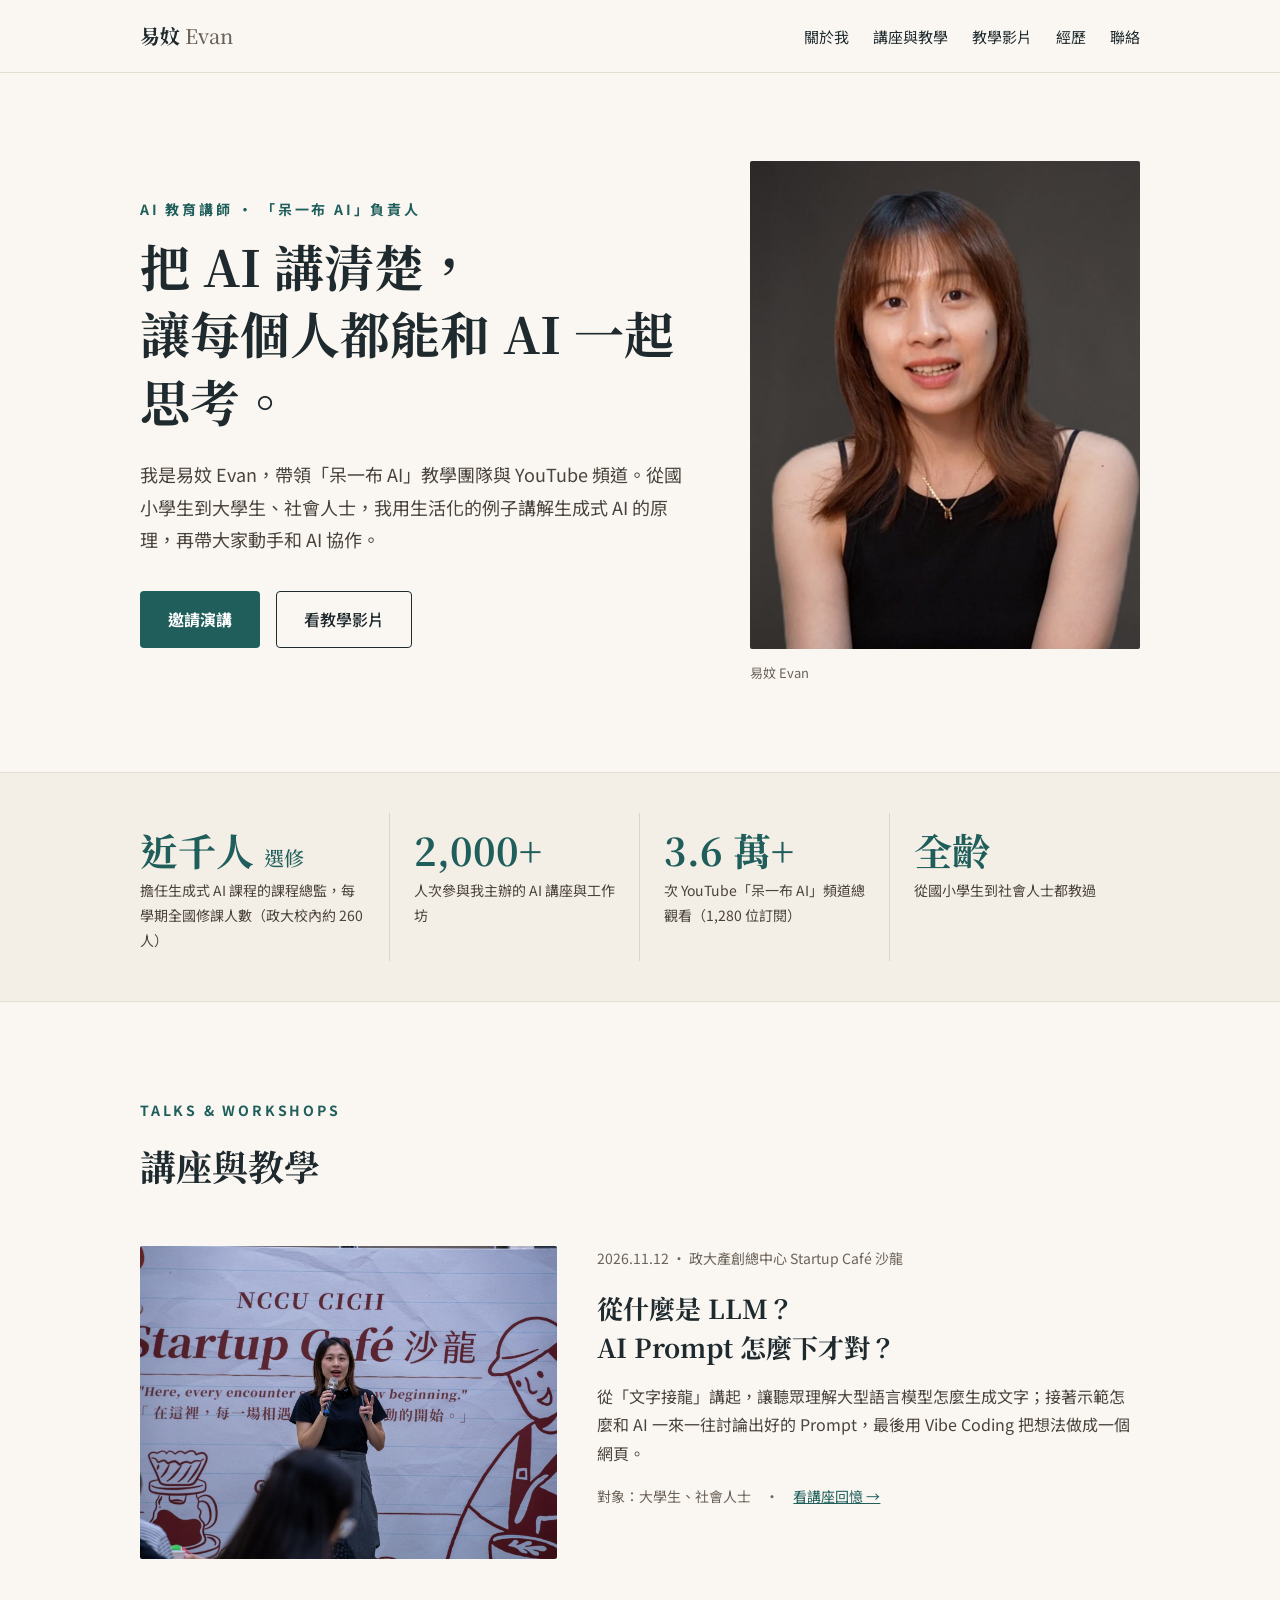
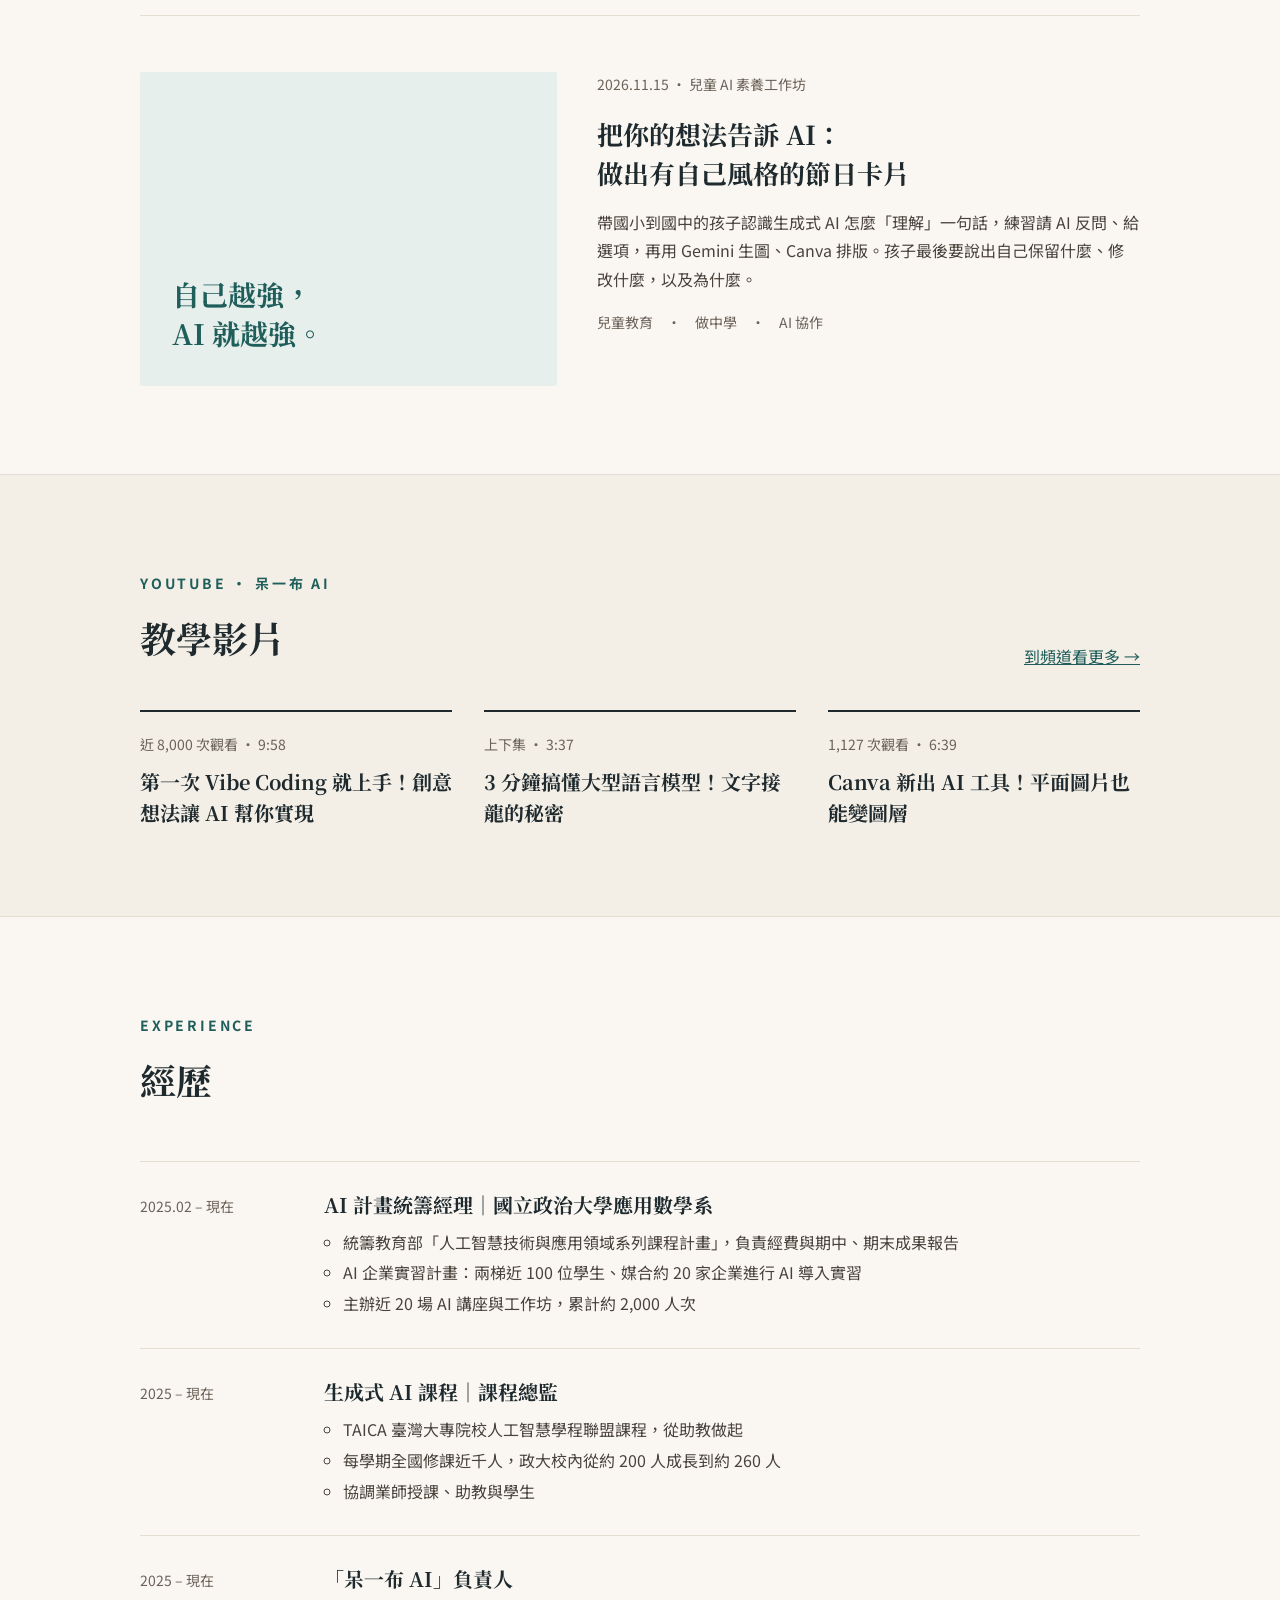
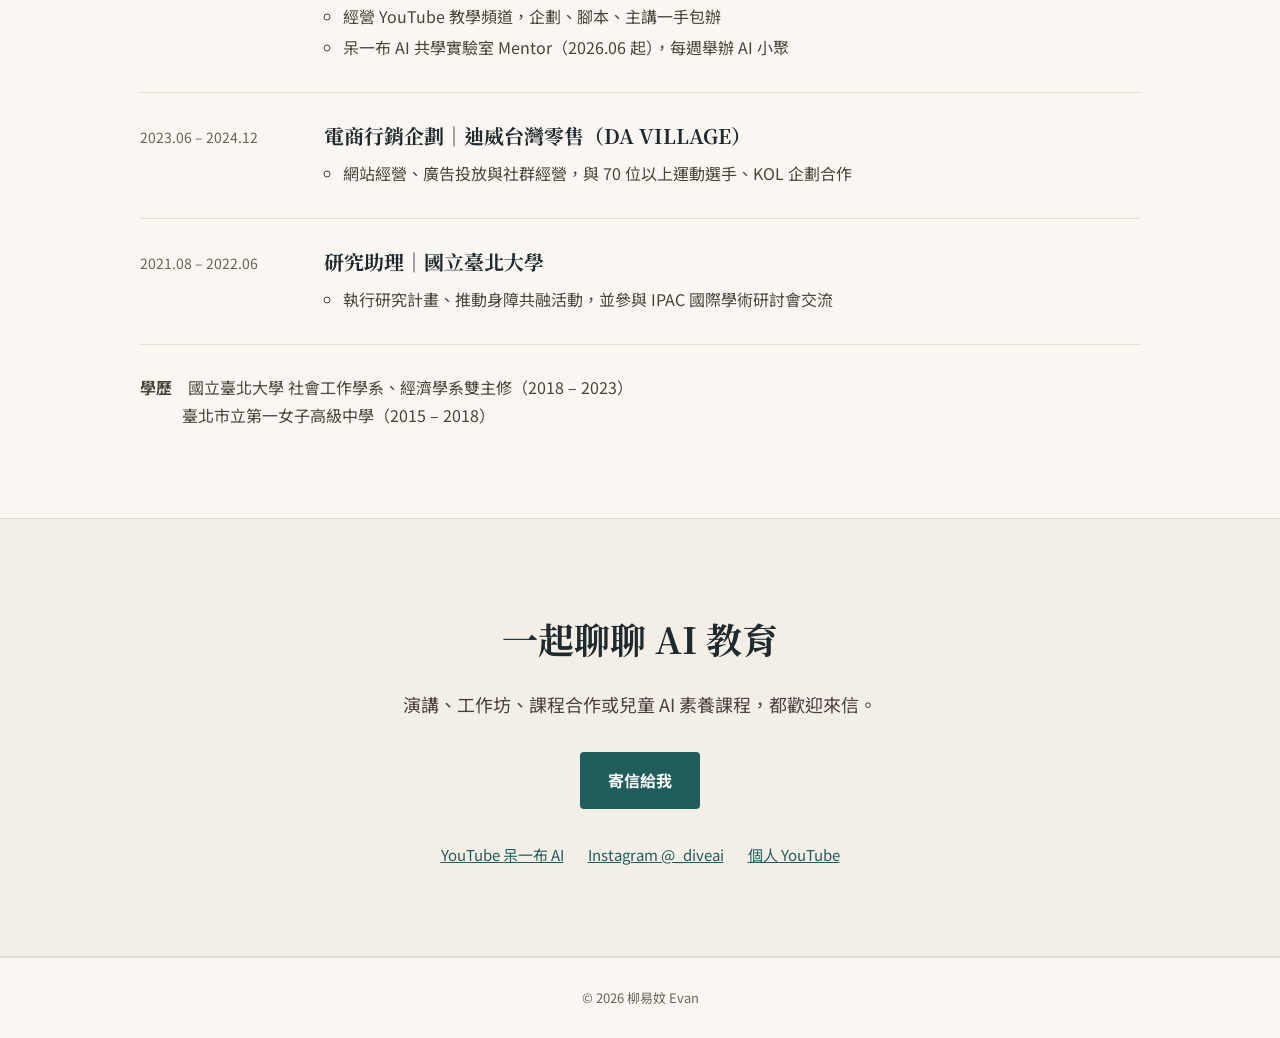
==== index.html @ e31b2e71 "改版：風格 A、AI 教育講師定位、政大講座頁與照片 - 首頁改為溫潤編輯風（style.css 共用樣式），更新大頭照與經歷 - 講座頁改寫為三段式故事，加入 8 張精選照片與 23 張延遲載入相簿" ====
<!doctype html>
<html lang="zh-Hant">
<head>
<meta charset="utf-8">
<meta name="viewport" content="width=device-width, initial-scale=1">
<title>易妏 Evan｜AI 教育講師</title>
<meta name="description" content="易妏 Evan（柳易妏）— AI 教育講師、「呆一布 AI」負責人。用生活化的例子講解生成式 AI，帶大家動手和 AI 協作。">
<link rel="preconnect" href="https://fonts.googleapis.com">
<link rel="preconnect" href="https://fonts.gstatic.com" crossorigin>
<link href="https://fonts.googleapis.com/css2?family=Noto+Serif+TC:wght@500;700&family=Noto+Sans+TC:wght@400;500;700&display=swap" rel="stylesheet">
<link rel="stylesheet" href="style.css">
</head>
<body>

<header class="site-head">
  <div class="wrap head-row">
    <a class="brand" href="#top">易妏 <span>Evan</span></a>
    <nav class="nav" aria-label="主選單">
      <a href="#about">關於我</a>
      <a href="#talks">講座與教學</a>
      <a href="#videos">教學影片</a>
      <a href="#work">經歷</a>
      <a href="#contact">聯絡</a>
    </nav>
  </div>
</header>

<main id="top">
  <section class="wrap hero">
    <div>
      <p class="eyebrow">AI 教育講師 · 「呆一布 AI」負責人</p>
      <h1>把 AI 講清楚，<br>讓每個人都能和 AI 一起思考。</h1>
      <p class="lead">我是易妏 Evan，帶領「呆一布 AI」教學團隊與 YouTube 頻道。從國小學生到大學生、社會人士，我用生活化的例子講解生成式 AI 的原理，再帶大家動手和 AI 協作。</p>
      <div class="btns">
        <a class="btn" href="#contact">邀請演講</a>
        <a class="btn ghost" href="#videos">看教學影片</a>
      </div>
    </div>
    <figure class="portrait">
      <img src="images/avatar.jpg" alt="易妏 Evan 的照片" width="800" height="800">
      <figcaption>易妏 Evan</figcaption>
    </figure>
  </section>

  <section id="about" class="band">
    <div class="wrap stats">
      <div class="stat"><p class="num">近千人 <small>選修</small></p><p>擔任生成式 AI 課程的課程總監，每學期全國修課人數（政大校內約 260 人）</p></div>
      <div class="stat"><p class="num">2,000+</p><p>人次參與我主辦的 AI 講座與工作坊</p></div>
      <div class="stat"><p class="num">3.6 萬+</p><p>次 YouTube「呆一布 AI」頻道總觀看（1,280 位訂閱）</p></div>
      <div class="stat"><p class="num">全齡</p><p>從國小學生到社會人士都教過</p></div>
    </div>
  </section>

  <section id="talks" class="wrap section">
    <p class="eyebrow">TALKS &amp; WORKSHOPS</p>
    <h2>講座與教學</h2>

    <article class="talk">
      <a href="talk.html"><img src="images/nccu-1112/1.jpg" alt="易妏在政大 Startup Café 沙龍台上演講" width="1600" height="1066"></a>
      <div>
        <p class="meta">2026.11.12 · 政大產創總中心 Startup Café 沙龍</p>
        <h3>從什麼是 LLM？<br>AI Prompt 怎麼下才對？</h3>
        <p>從「文字接龍」講起，讓聽眾理解大型語言模型怎麼生成文字；接著示範怎麼和 AI 一來一往討論出好的 Prompt，最後用 Vibe Coding 把想法做成一個網頁。</p>
        <p class="meta">對象：大學生、社會人士　·　<a href="talk.html">看講座回憶 →</a></p>
      </div>
    </article>

    <article class="talk">
      <div class="quote-card">
        <p>自己越強，<br>AI 就越強。</p>
      </div>
      <div>
        <p class="meta">2026.11.15 · 兒童 AI 素養工作坊</p>
        <h3>把你的想法告訴 AI：<br>做出有自己風格的節日卡片</h3>
        <p>帶國小到國中的孩子認識生成式 AI 怎麼「理解」一句話，練習請 AI 反問、給選項，再用 Gemini 生圖、Canva 排版。孩子最後要說出自己保留什麼、修改什麼，以及為什麼。</p>
        <p class="meta">兒童教育　·　做中學　·　AI 協作</p>
      </div>
    </article>
  </section>

  <section id="videos" class="band">
    <div class="wrap section">
      <div class="section-head">
        <div>
          <p class="eyebrow">YOUTUBE · 呆一布 AI</p>
          <h2>教學影片</h2>
        </div>
        <a href="https://www.youtube.com/@ive-diveai" target="_blank" rel="noopener">到頻道看更多 →</a>
      </div>
      <div class="vids">
        <a class="vid" href="https://youtu.be/d_7Q05A5bP8" target="_blank" rel="noopener">
          <p class="meta">近 8,000 次觀看 · 9:58</p>
          <h3>第一次 Vibe Coding 就上手！創意想法讓 AI 幫你實現</h3>
        </a>
        <a class="vid" href="https://youtu.be/h0b71aE-JXE" target="_blank" rel="noopener">
          <p class="meta">上下集 · 3:37</p>
          <h3>3 分鐘搞懂大型語言模型！文字接龍的秘密</h3>
        </a>
        <a class="vid" href="https://youtu.be/B7k5563hzVI" target="_blank" rel="noopener">
          <p class="meta">1,127 次觀看 · 6:39</p>
          <h3>Canva 新出 AI 工具！平面圖片也能變圖層</h3>
        </a>
      </div>
    </div>
  </section>

  <section id="work" class="wrap section">
    <p class="eyebrow">EXPERIENCE</p>
    <h2>經歷</h2>
    <ol class="timeline">
      <li>
        <p class="meta">2025.02 – 現在</p>
        <div>
          <h3>AI 計畫統籌經理｜國立政治大學應用數學系</h3>
          <ul>
            <li>統籌教育部「人工智慧技術與應用領域系列課程計畫」，負責經費與期中、期末成果報告</li>
            <li>AI 企業實習計畫：兩梯近 100 位學生、媒合約 20 家企業進行 AI 導入實習</li>
            <li>主辦近 20 場 AI 講座與工作坊，累計約 2,000 人次</li>
          </ul>
        </div>
      </li>
      <li>
        <p class="meta">2025 – 現在</p>
        <div>
          <h3>生成式 AI 課程｜課程總監</h3>
          <ul>
            <li>TAICA 臺灣大專院校人工智慧學程聯盟課程，從助教做起</li>
            <li>每學期全國修課近千人，政大校內從約 200 人成長到約 260 人</li>
            <li>協調業師授課、助教與學生</li>
          </ul>
        </div>
      </li>
      <li>
        <p class="meta">2025 – 現在</p>
        <div>
          <h3>「呆一布 AI」負責人</h3>
          <ul>
            <li>經營 YouTube 教學頻道，企劃、腳本、主講一手包辦</li>
            <li>呆一布 AI 共學實驗室 Mentor（2026.06 起），每週舉辦 AI 小聚</li>
          </ul>
        </div>
      </li>
      <li>
        <p class="meta">2023.06 – 2024.12</p>
        <div>
          <h3>電商行銷企劃｜迪威台灣零售（DA VILLAGE）</h3>
          <ul>
            <li>網站經營、廣告投放與社群經營，與 70 位以上運動選手、KOL 企劃合作</li>
          </ul>
        </div>
      </li>
      <li>
        <p class="meta">2021.08 – 2022.06</p>
        <div>
          <h3>研究助理｜國立臺北大學</h3>
          <ul>
            <li>執行研究計畫、推動身障共融活動，並參與 IPAC 國際學術研討會交流</li>
          </ul>
        </div>
      </li>
    </ol>
    <p class="edu"><b>學歷</b>　國立臺北大學 社會工作學系、經濟學系雙主修（2018 – 2023）<br><span style="display:inline-block;width:2.6em"></span>臺北市立第一女子高級中學（2015 – 2018）</p>
  </section>

  <section id="contact" class="band">
    <div class="wrap section center">
      <h2>一起聊聊 AI 教育</h2>
      <p class="lead narrow">演講、工作坊、課程合作或兒童 AI 素養課程，都歡迎來信。</p>
      <a class="btn" href="mailto:yiwenlaimo@gmail.com">寄信給我</a>
      <p class="socials">
        <a href="https://www.youtube.com/@ive-diveai" target="_blank" rel="noopener">YouTube 呆一布 AI</a>
        <a href="https://www.instagram.com/_diveai/" target="_blank" rel="noopener">Instagram @_diveai</a>
        <a href="https://www.youtube.com/@heyitsmee6" target="_blank" rel="noopener">個人 YouTube</a>
      </p>
    </div>
  </section>
</main>

<footer class="site-foot">© 2026 柳易妏 Evan</footer>
</body>
</html>
---- style.css ----
:root{
  --bg:#FAF7F2;
  --band:#F3EEE6;
  --ink:#1F2A2E;
  --body:#4A433C;
  --muted:#6B6259;
  --line:#E4DDD2;
  --accent:#1F5E5B;
  --accent-dark:#123F3D;
  --tint:#E7EFEC;
  --serif:"Noto Serif TC",serif;
}
*{box-sizing:border-box}
html{scroll-behavior:smooth}
body{margin:0;background:var(--bg);color:var(--ink);font-family:"Noto Sans TC","PingFang TC",sans-serif;line-height:1.8;font-size:16px}
img{max-width:100%;height:auto}
a{color:var(--accent)}a:hover{color:var(--accent-dark)}
h1,h2,h3{font-family:var(--serif);font-weight:700;margin:0}
.wrap{max-width:1080px;margin:0 auto;padding:0 40px}
.section{padding-top:96px;padding-bottom:88px}
.center{text-align:center}
.band{background:var(--band);border-top:1px solid var(--line);border-bottom:1px solid var(--line)}
.eyebrow{margin:0 0 10px;font-size:14px;letter-spacing:.2em;color:var(--accent);font-weight:700}
.meta{margin:0 0 8px;font-size:14px;color:var(--muted)}
.lead{font-size:18px;color:var(--body);margin:0 0 36px;max-width:34em}
.lead.narrow{margin:16px auto 32px;max-width:32em}
h2{font-size:36px;margin-bottom:48px}
.center h2{margin-bottom:0}

/* header */
.site-head{border-bottom:1px solid var(--line);background:rgba(250,247,242,.94);position:sticky;top:0;z-index:5;backdrop-filter:blur(6px)}
.head-row{display:flex;justify-content:space-between;align-items:center;gap:16px;flex-wrap:wrap;padding-top:18px;padding-bottom:18px}
.brand{font-family:var(--serif);font-weight:700;font-size:20px;text-decoration:none;color:var(--ink)}
.brand span{font-weight:500;color:var(--muted)}
.nav{display:flex;gap:24px;flex-wrap:wrap;font-size:15px}
.nav a{text-decoration:none;color:var(--ink)}
.nav a:hover{color:var(--accent)}
section{scroll-margin-top:72px}

/* hero */
.hero{display:grid;grid-template-columns:minmax(0,1.4fr) minmax(0,1fr);gap:64px;align-items:center;padding-top:88px;padding-bottom:88px}
.hero h1{font-size:50px;line-height:1.35;margin-bottom:24px}
.portrait{margin:0}
.portrait img{width:100%;aspect-ratio:4/5;object-fit:cover;display:block;border-radius:2px}
.portrait figcaption{margin-top:12px;font-size:13px;color:var(--muted)}
.btns{display:flex;gap:16px;flex-wrap:wrap}
.btn{display:inline-block;padding:14px 28px;background:var(--accent);color:#fff;text-decoration:none;font-weight:700;border-radius:4px}
.btn:hover{background:var(--accent-dark);color:#fff}
.btn.ghost{background:transparent;color:var(--ink);border:1px solid var(--ink);padding:13px 27px;font-weight:500}
.btn.ghost:hover{background:var(--ink);color:#fff}

/* stats */
.stats{display:grid;grid-template-columns:repeat(4,minmax(0,1fr));padding-top:40px;padding-bottom:40px}
.stat{padding:8px 24px;border-right:1px solid #DDD4C7}
.stat:first-child{padding-left:0}
.stat:last-child{border-right:0;padding-right:0}
.stat .num{margin:0;font-family:var(--serif);font-size:38px;font-weight:700;color:var(--accent);line-height:1.5}
.stat .num small{font-size:20px;font-weight:500}
.stat p{margin:0;font-size:14px;color:var(--body)}

/* talks */
.talk{display:grid;grid-template-columns:minmax(0,1fr) minmax(0,1.3fr);gap:40px;align-items:start;padding:0 0 56px;margin-bottom:56px;border-bottom:1px solid var(--line)}
.talk:last-child{border-bottom:0;margin-bottom:0;padding-bottom:0}
.talk img{width:100%;aspect-ratio:4/3;object-fit:cover;display:block;border-radius:2px}
.talk h3{font-size:26px;line-height:1.5;margin-bottom:16px}
.talk p{color:var(--body);margin:0 0 16px}
.talk p.meta{color:var(--muted)}
.quote-card{aspect-ratio:4/3;background:var(--tint);border-radius:2px;display:flex;align-items:flex-end;padding:32px}
.quote-card p{margin:0;font-family:var(--serif);font-size:28px;line-height:1.4;color:var(--accent);font-weight:700}

/* videos */
.section-head{display:flex;justify-content:space-between;align-items:flex-end;gap:16px;flex-wrap:wrap;margin-bottom:40px}
.section-head h2{margin-bottom:0}
.vids{display:grid;grid-template-columns:repeat(3,minmax(0,1fr));gap:32px}
.vid{display:block;text-decoration:none;color:var(--ink);border-top:2px solid var(--ink);padding-top:20px}
.vid h3{font-size:20px;line-height:1.55}
.vid:hover h3{color:var(--accent)}

/* timeline */
.timeline{list-style:none;margin:0;padding:0}
.timeline>li{display:grid;grid-template-columns:160px minmax(0,1fr);gap:24px;padding:28px 0;border-top:1px solid var(--line)}
.timeline>li:last-child{border-bottom:1px solid var(--line)}
.timeline .meta{padding-top:4px}
.timeline h3{font-size:20px;line-height:1.5;margin-bottom:8px}
.timeline h3+h3{margin-top:16px}
.timeline ul{margin:0;padding-left:1.2em;color:var(--body)}
.timeline ul li{margin:2px 0}
.edu{margin:28px 0 0;color:var(--body)}

/* contact */
#contact .section{padding-top:88px;padding-bottom:88px}
.socials{display:flex;gap:24px;justify-content:center;flex-wrap:wrap;margin:32px 0 0;font-size:15px}

.site-foot{border-top:1px solid var(--line);padding:28px 20px;text-align:center;font-size:13px;color:var(--muted)}

/* talk page */
.back{display:inline-block;margin-top:28px;font-size:15px;text-decoration:none}
.page-head{padding-top:40px;padding-bottom:48px}
.page-head h1{font-size:44px;line-height:1.4;margin-bottom:20px}
.facts{display:flex;gap:32px;flex-wrap:wrap;margin:24px 0 0;padding:0;list-style:none;color:var(--body);font-size:15px}
.facts b{font-family:var(--serif);font-size:22px;color:var(--accent);margin-right:6px}
.cover{margin:0 0 72px}
.cover img{width:100%;aspect-ratio:3/2;object-fit:cover;display:block;border-radius:2px}
.cover figcaption,.chapter figcaption{margin-top:10px;font-size:13px;color:var(--muted)}
.chapter{display:grid;grid-template-columns:minmax(0,1.1fr) minmax(0,1fr);gap:48px;align-items:center;padding:0 0 64px;margin-bottom:64px;border-bottom:1px solid var(--line)}
.chapter:nth-of-type(even) figure{order:2}
.chapter figure{margin:0}
.chapter img{width:100%;aspect-ratio:3/2;object-fit:cover;display:block;border-radius:2px}
.chapter .no{font-family:var(--serif);font-size:15px;color:var(--accent);font-weight:700;letter-spacing:.1em;margin:0 0 8px}
.chapter h2{font-size:28px;line-height:1.5;margin-bottom:16px}
.chapter p{margin:0 0 12px;color:var(--body)}
.pull{margin:16px 0 0;padding:4px 0 4px 18px;border-left:2px solid var(--accent);font-family:var(--serif);color:var(--ink)}
.trio{display:grid;grid-template-columns:repeat(3,minmax(0,1fr));gap:16px;margin:0}
.trio img{width:100%;aspect-ratio:4/3;object-fit:cover;display:block;border-radius:2px}
.feedback{display:grid;grid-template-columns:repeat(3,minmax(0,1fr));gap:24px;margin-top:40px}
.feedback div{border-top:2px solid var(--ink);padding-top:16px}
.feedback b{display:block;font-family:var(--serif);font-size:32px;color:var(--accent)}
.feedback span{font-size:14px;color:var(--body)}
.gallery{display:grid;grid-template-columns:repeat(4,minmax(0,1fr));gap:12px}
.gallery a{display:block}
.gallery img{width:100%;aspect-ratio:3/2;object-fit:cover;display:block;border-radius:2px;transition:opacity .2s}
.gallery a:hover img{opacity:.85}
details.more{margin-top:32px}
details.more summary{cursor:pointer;font-weight:700;color:var(--accent);padding:12px 0;list-style:none}
details.more summary::-webkit-details-marker{display:none}
details.more[open] summary{margin-bottom:16px}

@media (max-width:760px){
  .wrap{padding:0 20px}
  .section{padding-top:64px;padding-bottom:64px}
  .hero{grid-template-columns:1fr;gap:32px;padding-top:48px;padding-bottom:56px}
  .hero h1{font-size:34px}
  .portrait{order:-1;max-width:320px}
  h2{font-size:30px;margin-bottom:32px}
  .stats{grid-template-columns:repeat(2,minmax(0,1fr));row-gap:24px}
  .stat,.stat:first-child,.stat:last-child{padding:0 12px 0 0;border-right:0}
  .stat .num{font-size:30px}
  .talk,.chapter{grid-template-columns:1fr;gap:24px}
  .chapter:nth-of-type(even) figure{order:0}
  .vids,.feedback{grid-template-columns:1fr;gap:24px}
  .timeline>li{grid-template-columns:1fr;gap:4px}
  .nav{gap:16px;font-size:14px}
  .page-head h1{font-size:32px}
  .trio{grid-template-columns:1fr}
  .gallery{grid-template-columns:repeat(2,minmax(0,1fr))}
}
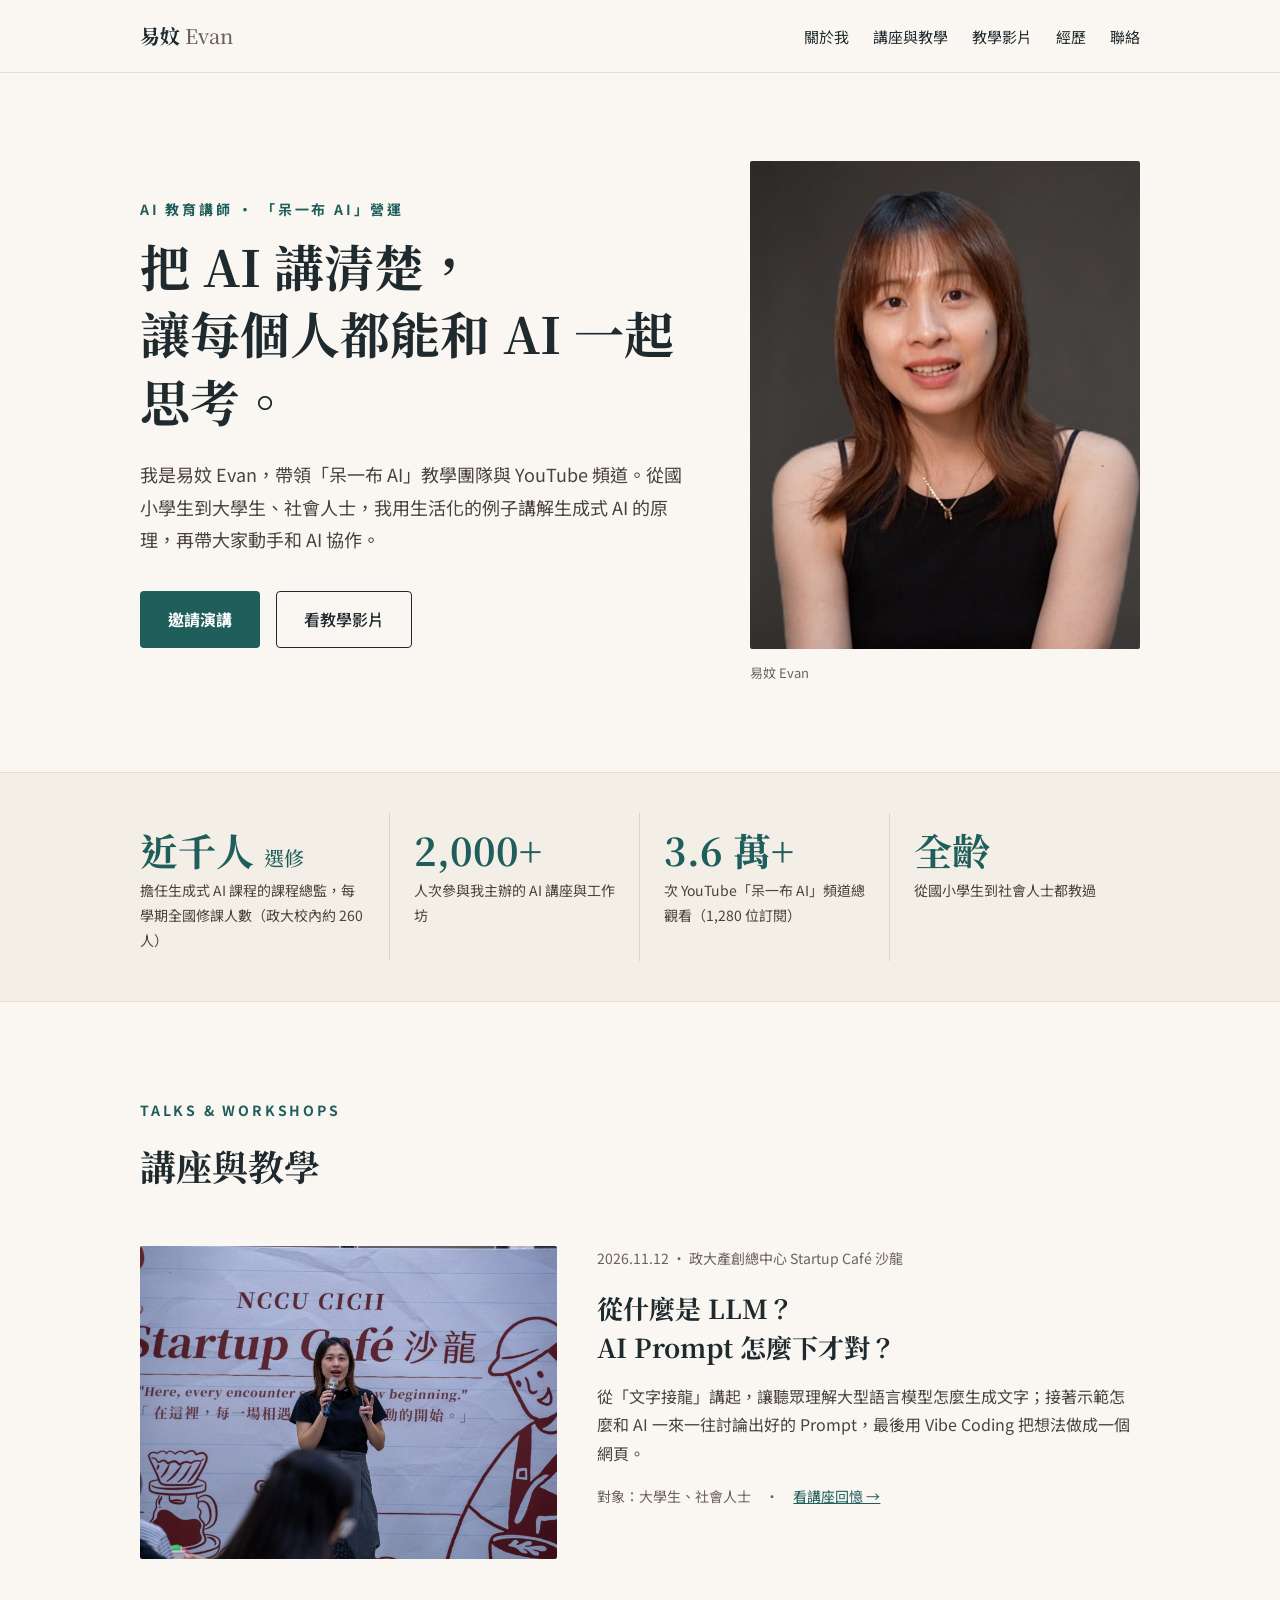
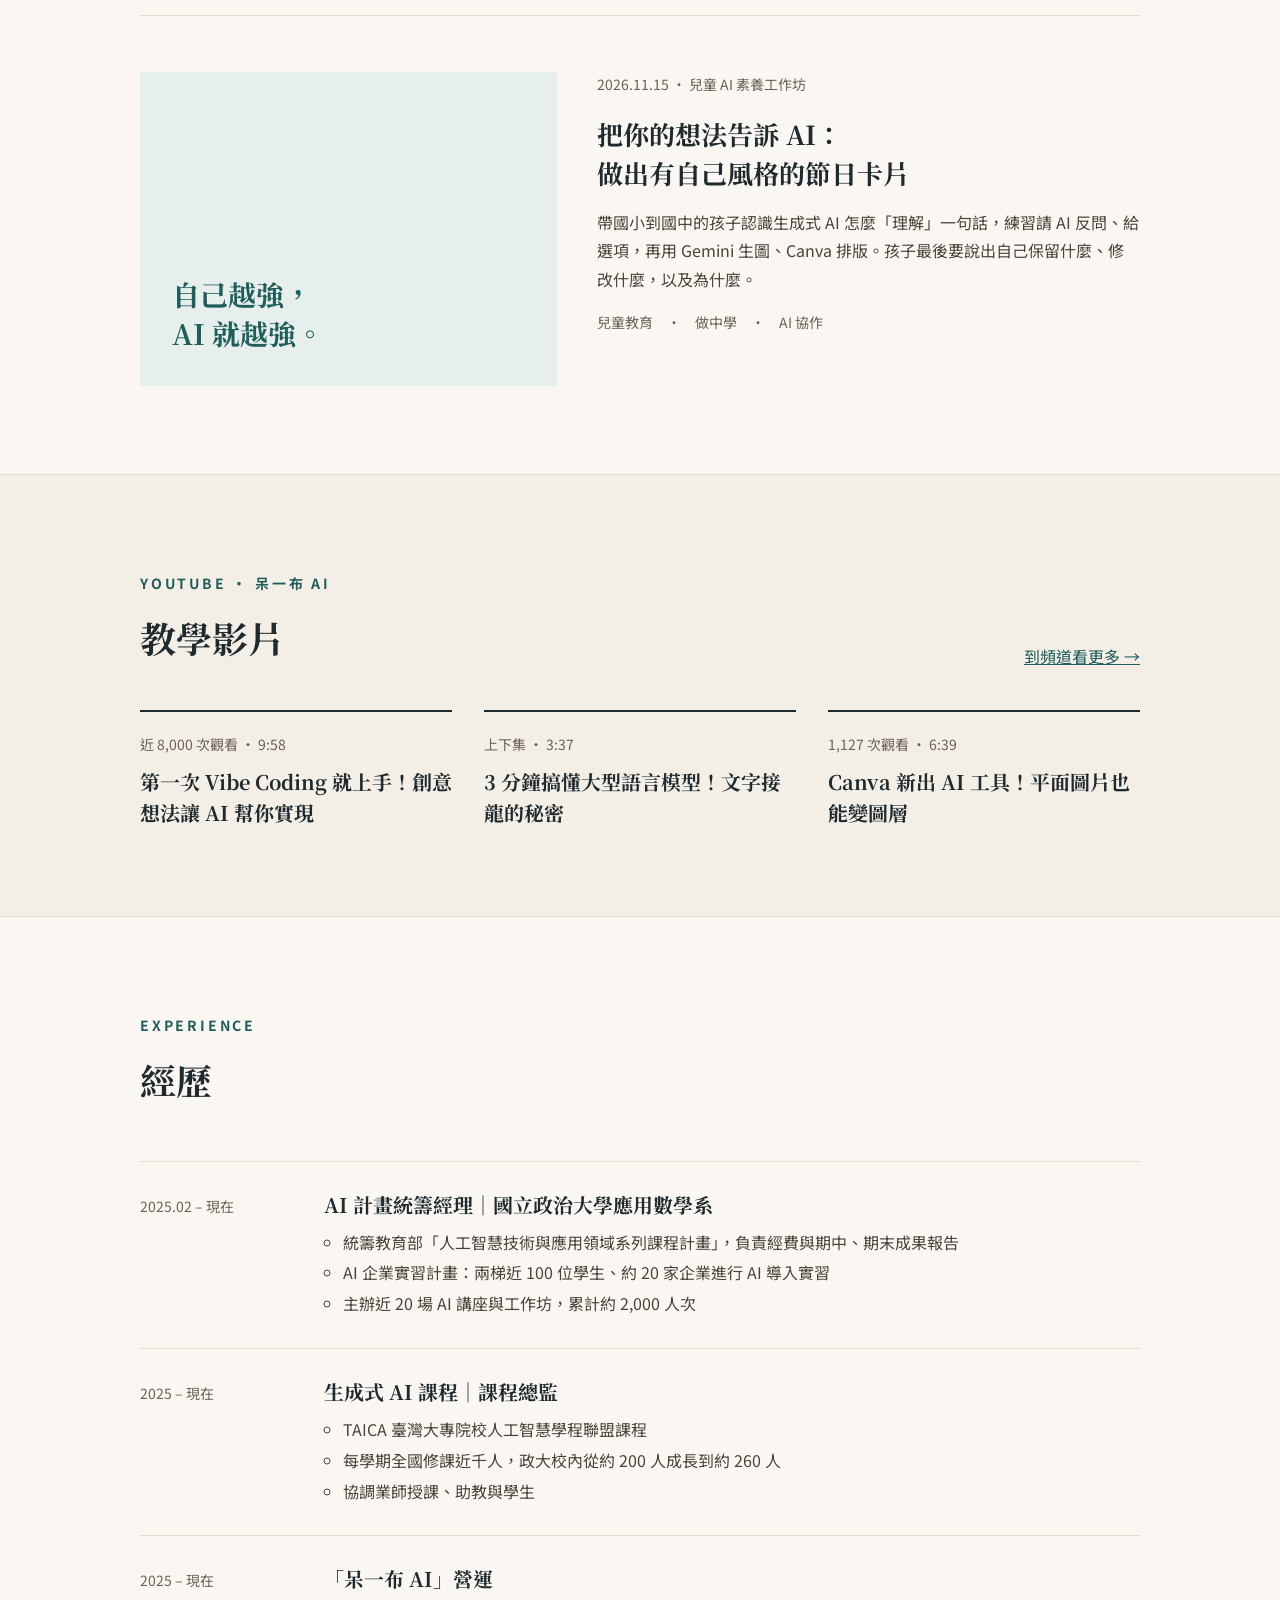
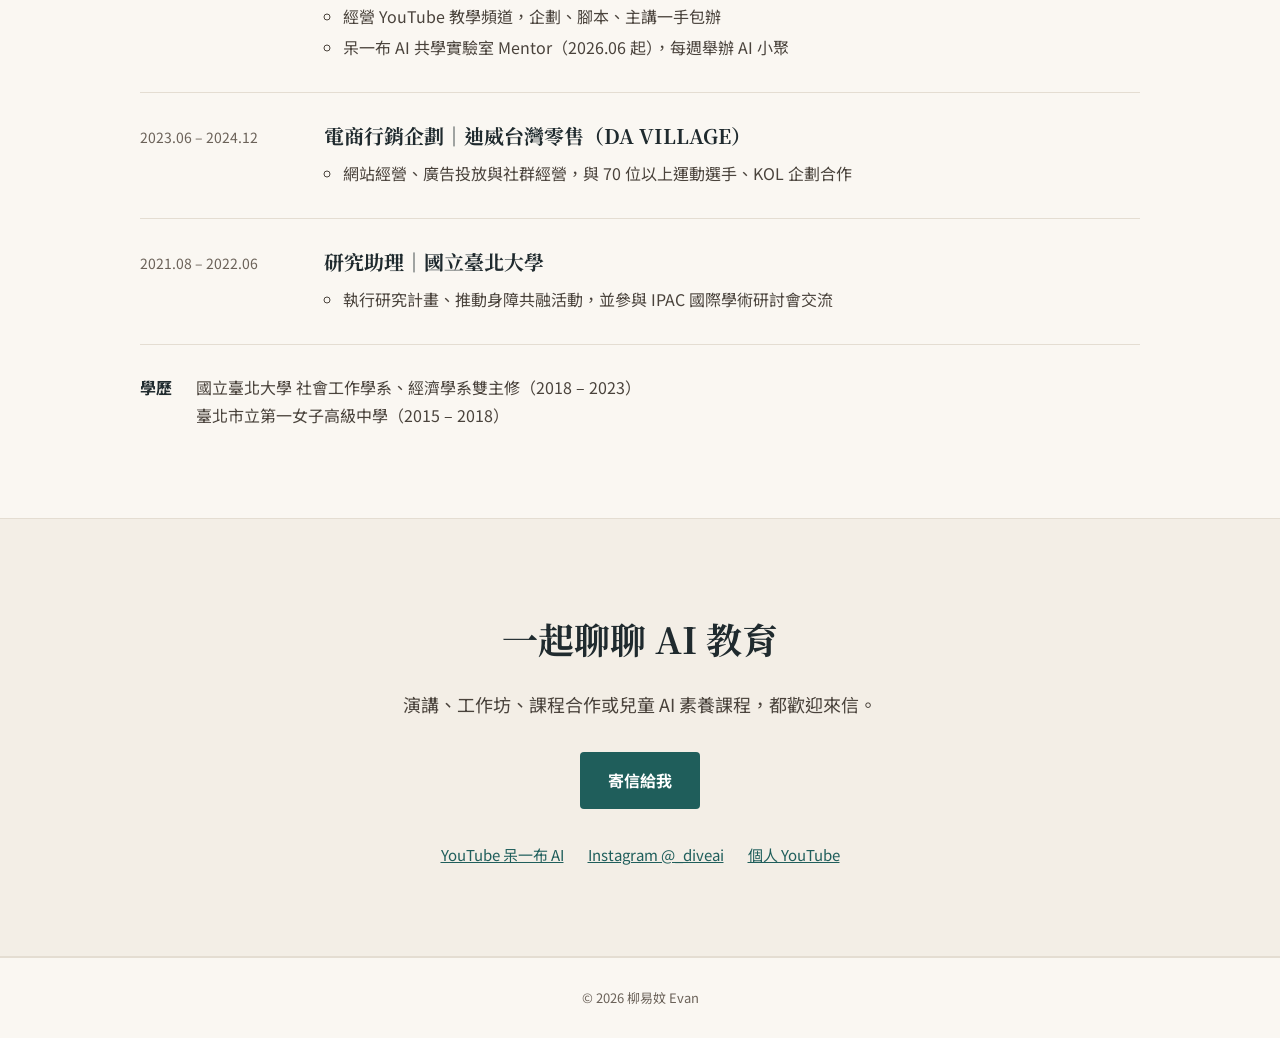
==== commit 80327a5f: "修正經歷用字、頭銜改為「呆一布 AI」營運、學歷對齊、講座頁引言 Co-Authored-By: Claude Opus 5.5 <noreply@anthropic.com> Claude-Sess" ====
--- a/index.html
+++ b/index.html
@@ -4,7 +4,7 @@
 <meta charset="utf-8">
 <meta name="viewport" content="width=device-width, initial-scale=1">
 <title>易妏 Evan｜AI 教育講師</title>
-<meta name="description" content="易妏 Evan（柳易妏）— AI 教育講師、「呆一布 AI」負責人。用生活化的例子講解生成式 AI，帶大家動手和 AI 協作。">
+<meta name="description" content="易妏 Evan（柳易妏）— AI 教育講師、「呆一布 AI」營運。用生活化的例子講解生成式 AI，帶大家動手和 AI 協作。">
 <link rel="preconnect" href="https://fonts.googleapis.com">
 <link rel="preconnect" href="https://fonts.gstatic.com" crossorigin>
 <link href="https://fonts.googleapis.com/css2?family=Noto+Serif+TC:wght@500;700&family=Noto+Sans+TC:wght@400;500;700&display=swap" rel="stylesheet">
@@ -28,7 +28,7 @@
 <main id="top">
   <section class="wrap hero">
     <div>
-      <p class="eyebrow">AI 教育講師 · 「呆一布 AI」負責人</p>
+      <p class="eyebrow">AI 教育講師 · 「呆一布 AI」營運</p>
       <h1>把 AI 講清楚，<br>讓每個人都能和 AI 一起思考。</h1>
       <p class="lead">我是易妏 Evan，帶領「呆一布 AI」教學團隊與 YouTube 頻道。從國小學生到大學生、社會人士，我用生活化的例子講解生成式 AI 的原理，再帶大家動手和 AI 協作。</p>
       <div class="btns">
@@ -114,7 +114,7 @@
           <h3>AI 計畫統籌經理｜國立政治大學應用數學系</h3>
           <ul>
             <li>統籌教育部「人工智慧技術與應用領域系列課程計畫」，負責經費與期中、期末成果報告</li>
-            <li>AI 企業實習計畫：兩梯近 100 位學生、媒合約 20 家企業進行 AI 導入實習</li>
+            <li>AI 企業實習計畫：兩梯近 100 位學生、約 20 家企業進行 AI 導入實習</li>
             <li>主辦近 20 場 AI 講座與工作坊，累計約 2,000 人次</li>
           </ul>
         </div>
@@ -124,7 +124,7 @@
         <div>
           <h3>生成式 AI 課程｜課程總監</h3>
           <ul>
-            <li>TAICA 臺灣大專院校人工智慧學程聯盟課程，從助教做起</li>
+            <li>TAICA 臺灣大專院校人工智慧學程聯盟課程</li>
             <li>每學期全國修課近千人，政大校內從約 200 人成長到約 260 人</li>
             <li>協調業師授課、助教與學生</li>
           </ul>
@@ -133,7 +133,7 @@
       <li>
         <p class="meta">2025 – 現在</p>
         <div>
-          <h3>「呆一布 AI」負責人</h3>
+          <h3>「呆一布 AI」營運</h3>
           <ul>
             <li>經營 YouTube 教學頻道，企劃、腳本、主講一手包辦</li>
             <li>呆一布 AI 共學實驗室 Mentor（2026.06 起），每週舉辦 AI 小聚</li>
@@ -159,7 +159,7 @@
         </div>
       </li>
     </ol>
-    <p class="edu"><b>學歷</b>　國立臺北大學 社會工作學系、經濟學系雙主修（2018 – 2023）<br><span style="display:inline-block;width:2.6em"></span>臺北市立第一女子高級中學（2015 – 2018）</p>
+    <div class="edu"><b>學歷</b><p>國立臺北大學 社會工作學系、經濟學系雙主修（2018 – 2023）<br>臺北市立第一女子高級中學（2015 – 2018）</p></div>
   </section>
 
   <section id="contact" class="band">
--- a/style.css
+++ b/style.css
@@ -85,7 +85,9 @@
 .timeline h3+h3{margin-top:16px}
 .timeline ul{margin:0;padding-left:1.2em;color:var(--body)}
 .timeline ul li{margin:2px 0}
-.edu{margin:28px 0 0;color:var(--body)}
+.edu{display:flex;gap:1.5em;margin:28px 0 0;color:var(--body)}
+.edu b{flex:none;color:var(--ink)}
+.edu p{margin:0}
 
 /* contact */
 #contact .section{padding-top:88px;padding-bottom:88px}
@@ -96,6 +98,7 @@
 /* talk page */
 .back{display:inline-block;margin-top:28px;font-size:15px;text-decoration:none}
 .page-head{padding-top:40px;padding-bottom:48px}
+.page-head .lead{max-width:46em}
 .page-head h1{font-size:44px;line-height:1.4;margin-bottom:20px}
 .facts{display:flex;gap:32px;flex-wrap:wrap;margin:24px 0 0;padding:0;list-style:none;color:var(--body);font-size:15px}
 .facts b{font-family:var(--serif);font-size:22px;color:var(--accent);margin-right:6px}
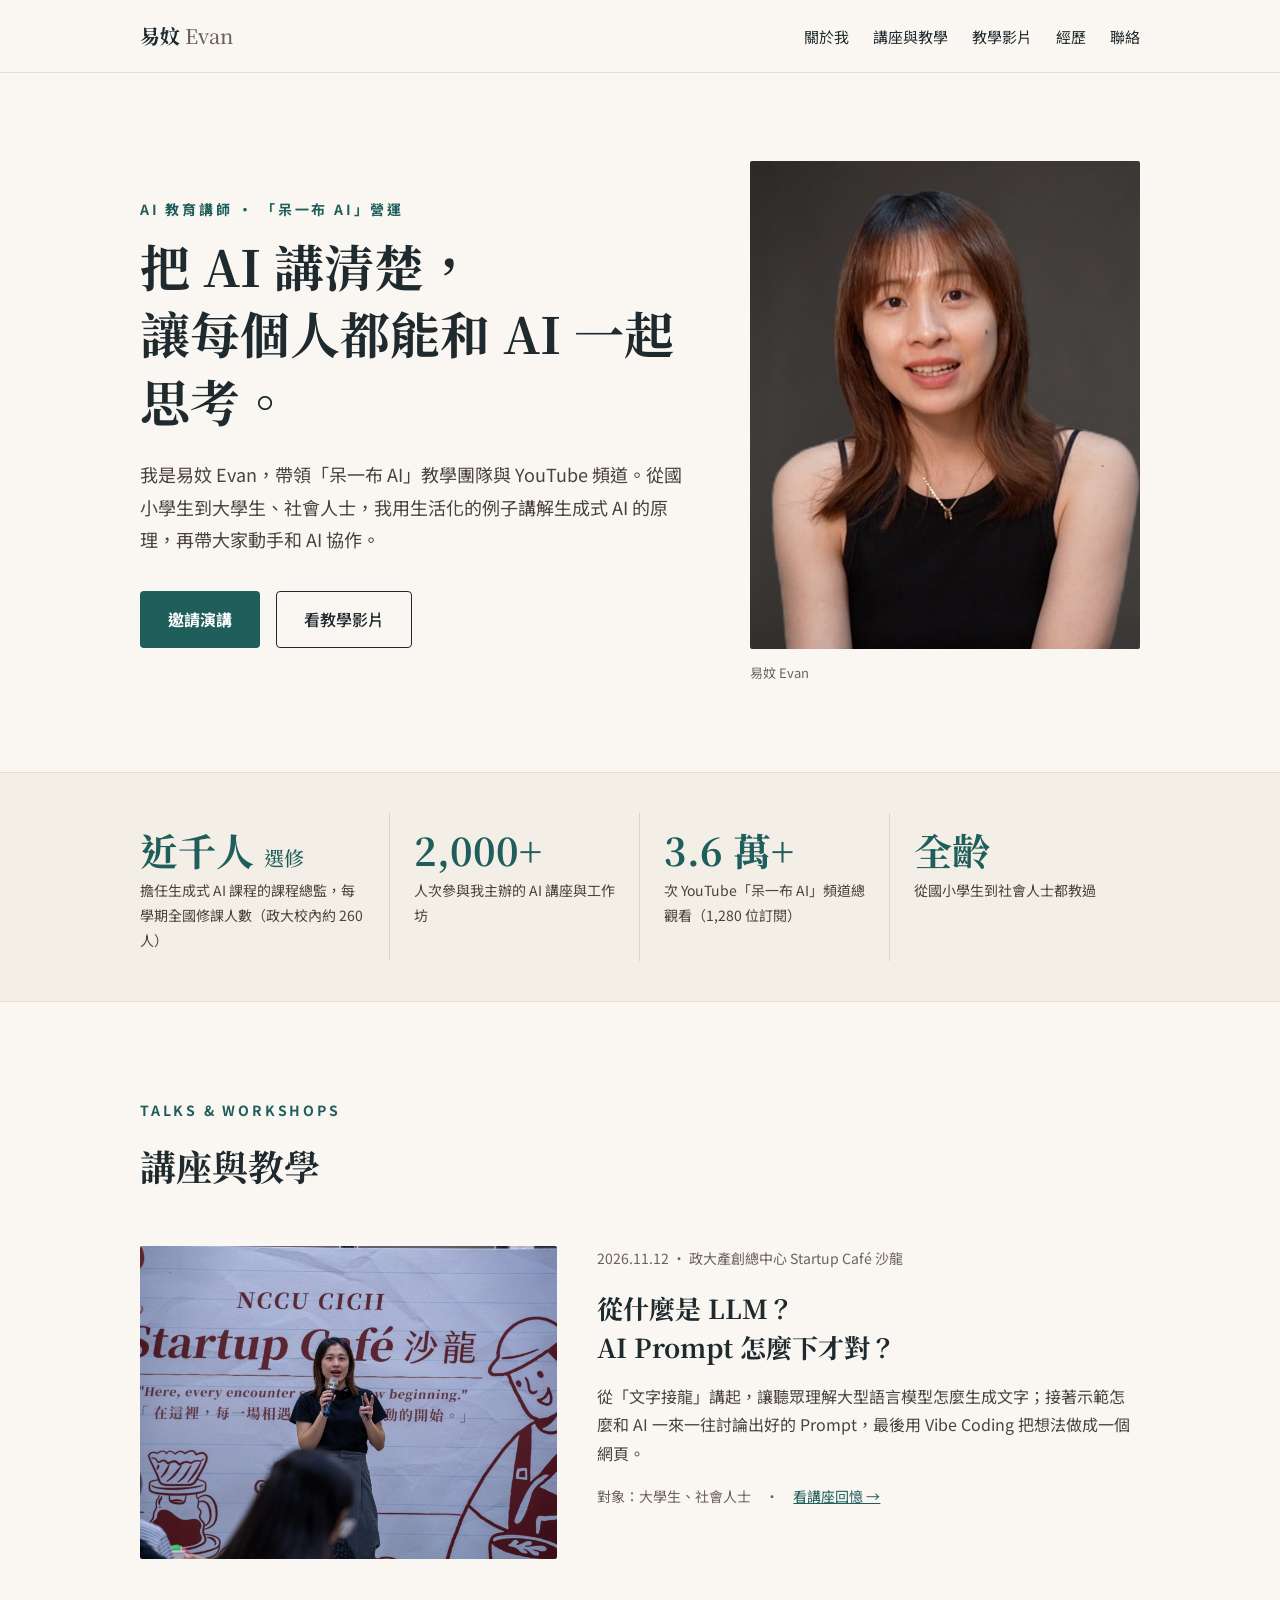
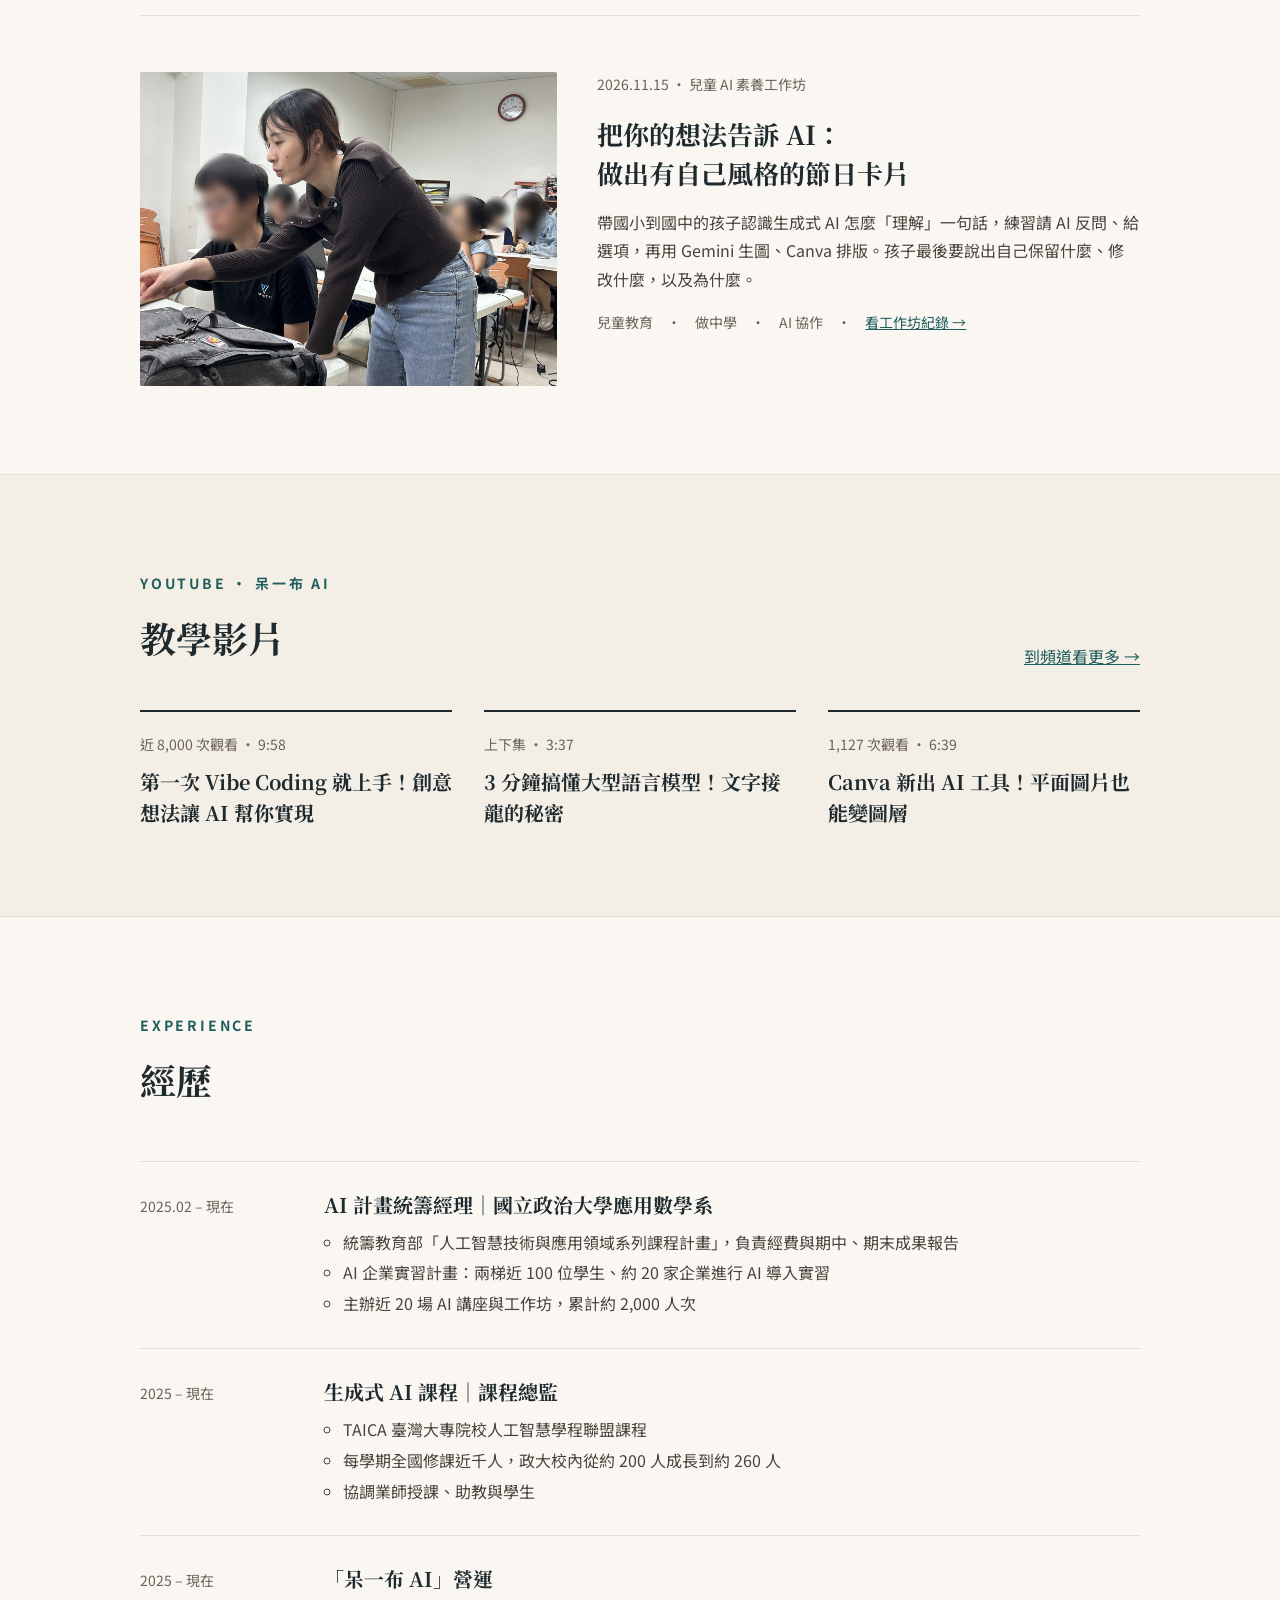
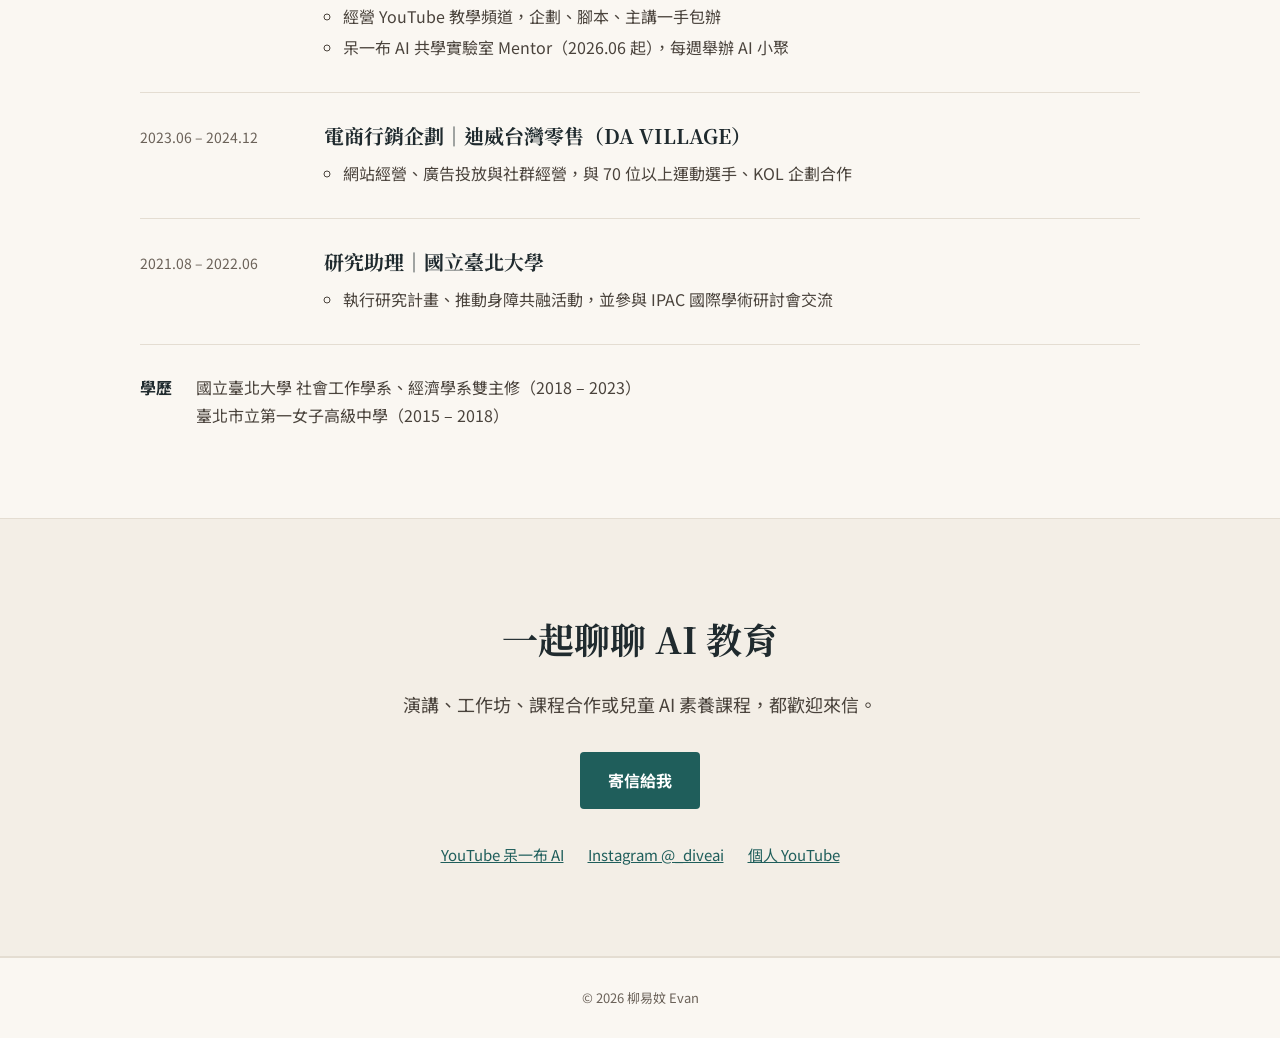
==== commit 69dc6eea: "新增兒童 AI 素養工作坊頁面與活動照片（孩子臉部已模糊） Co-Authored-By: Claude Opus 5.5 <noreply@anthropic.com> Claude-Session" ====
--- a/index.html
+++ b/index.html
@@ -8,7 +8,7 @@
 <link rel="preconnect" href="https://fonts.googleapis.com">
 <link rel="preconnect" href="https://fonts.gstatic.com" crossorigin>
 <link href="https://fonts.googleapis.com/css2?family=Noto+Serif+TC:wght@500;700&family=Noto+Sans+TC:wght@400;500;700&display=swap" rel="stylesheet">
-<link rel="stylesheet" href="style.css">
+<link rel="stylesheet" href="style.css?v=2">
 </head>
 <body>
 
@@ -66,14 +66,12 @@
     </article>
 
     <article class="talk">
-      <div class="quote-card">
-        <p>自己越強，<br>AI 就越強。</p>
-      </div>
+      <a href="workshop.html"><img src="images/kids-1115/1.jpg" alt="易妏彎腰指著螢幕，陪學生一起操作" width="1600" height="1280" loading="lazy"></a>
       <div>
         <p class="meta">2026.11.15 · 兒童 AI 素養工作坊</p>
         <h3>把你的想法告訴 AI：<br>做出有自己風格的節日卡片</h3>
         <p>帶國小到國中的孩子認識生成式 AI 怎麼「理解」一句話，練習請 AI 反問、給選項，再用 Gemini 生圖、Canva 排版。孩子最後要說出自己保留什麼、修改什麼，以及為什麼。</p>
-        <p class="meta">兒童教育　·　做中學　·　AI 協作</p>
+        <p class="meta">兒童教育　·　做中學　·　AI 協作　·　<a href="workshop.html">看工作坊紀錄 →</a></p>
       </div>
     </article>
   </section>
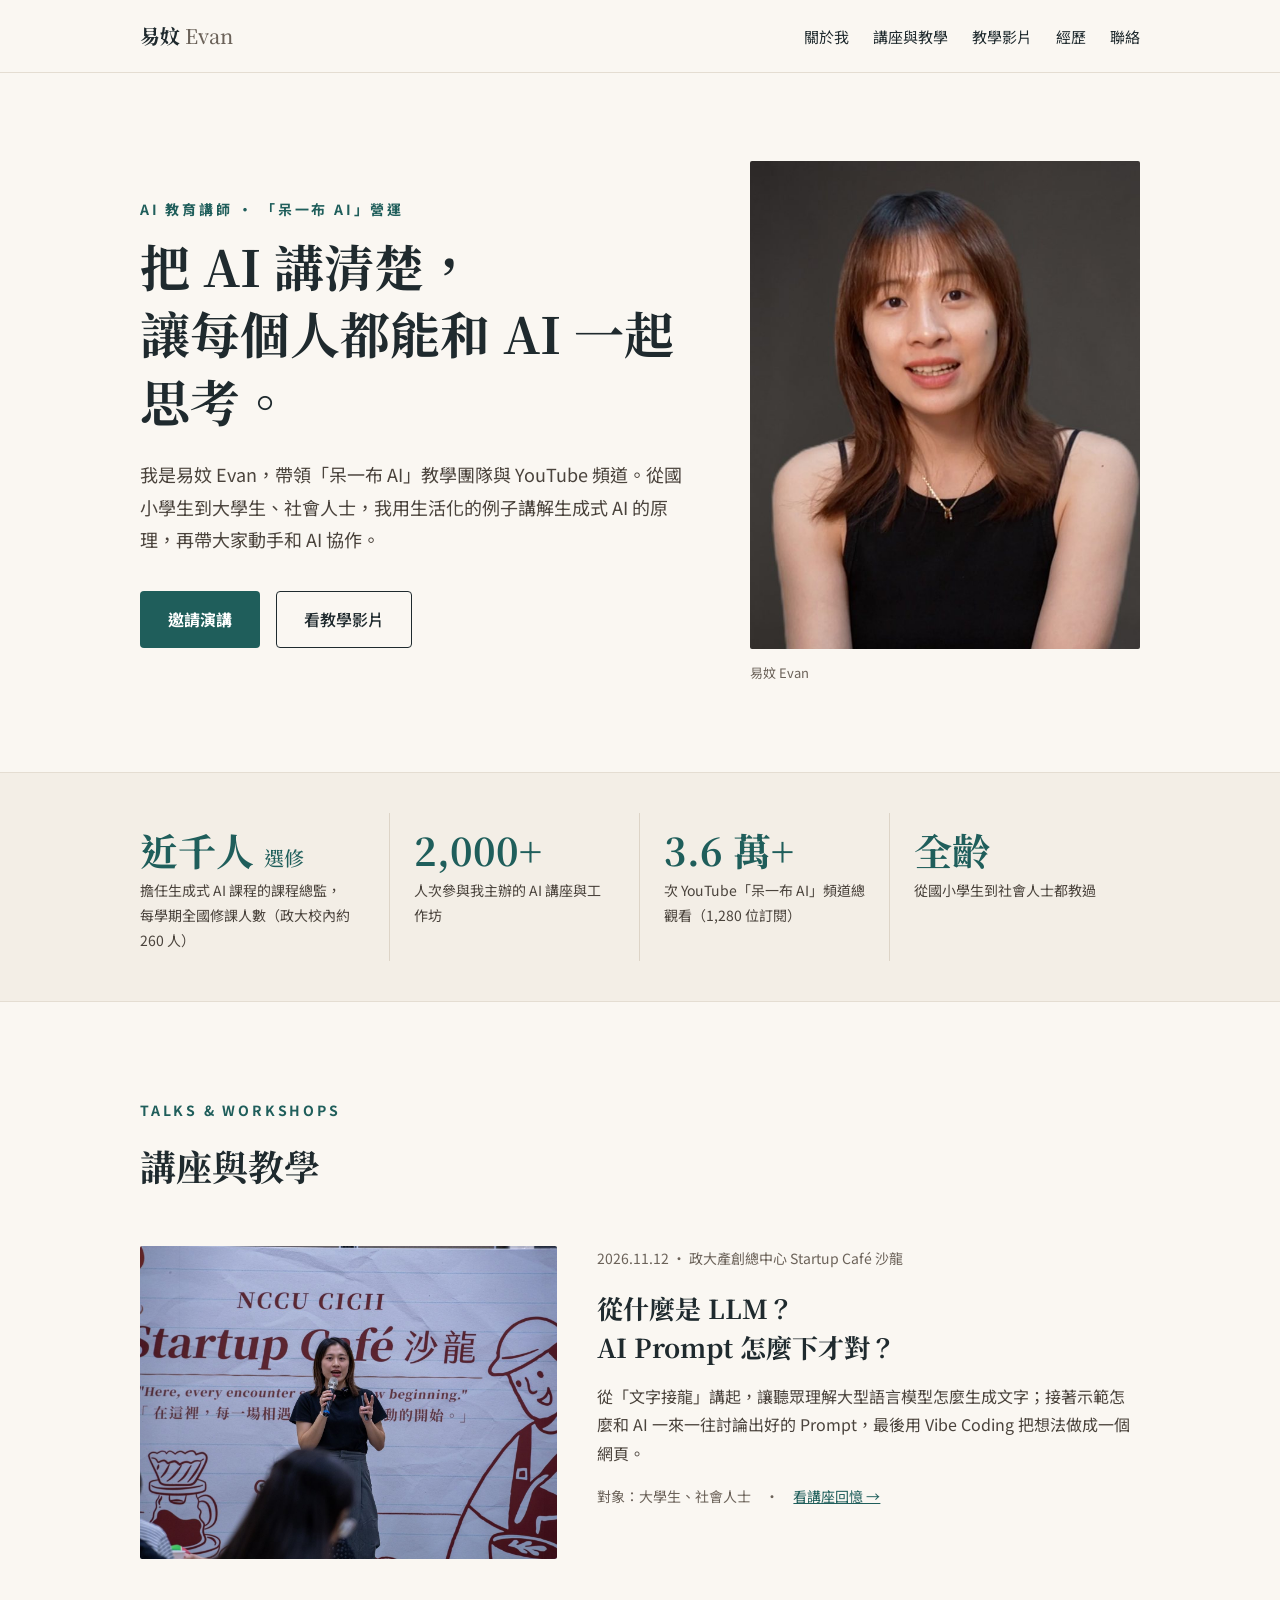
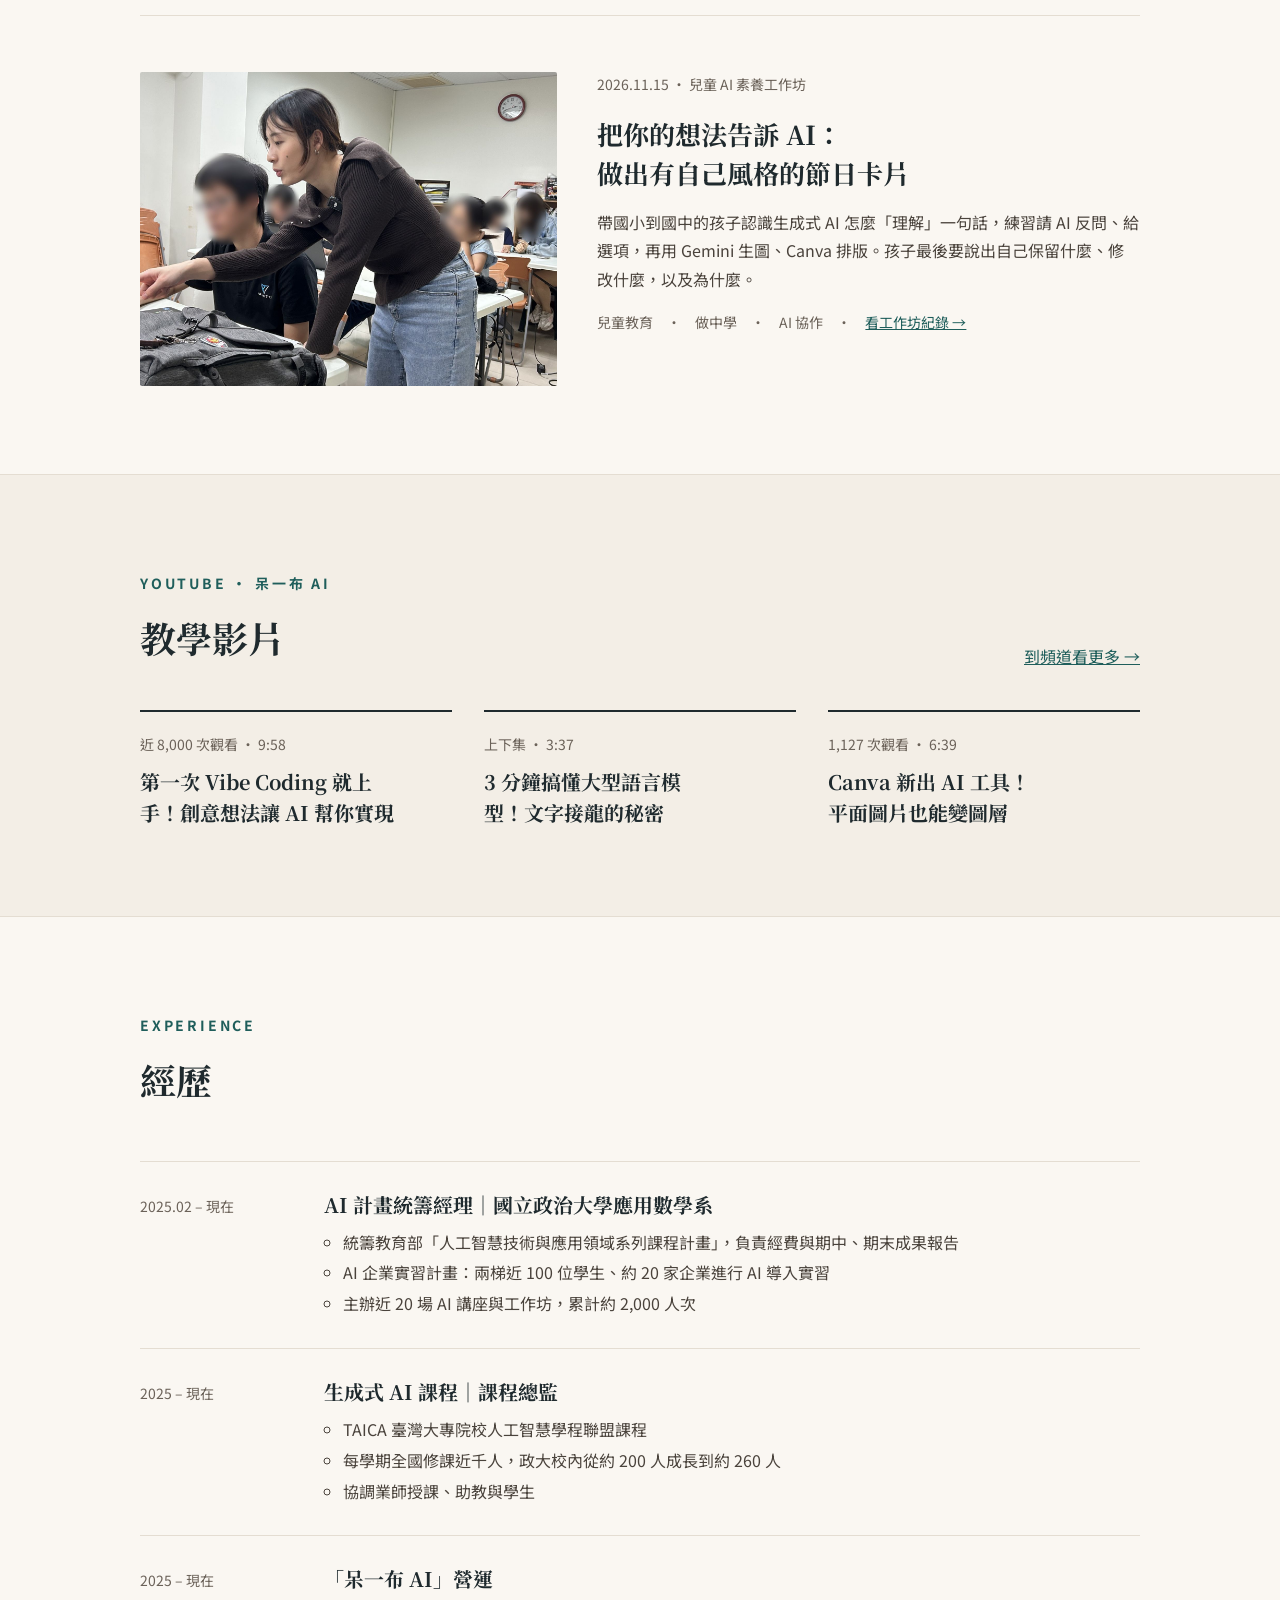
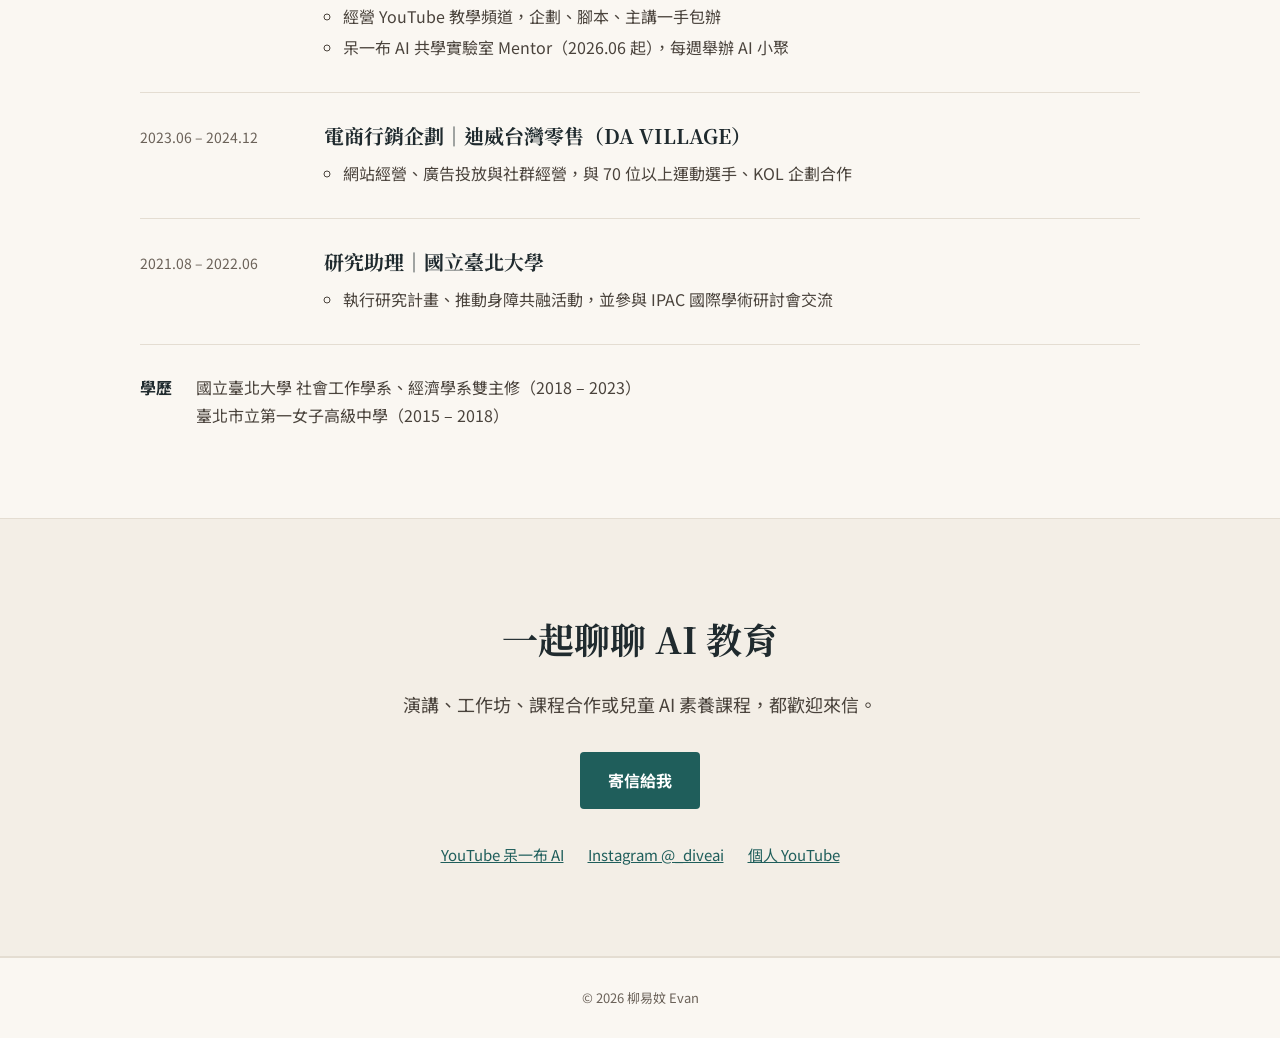
==== commit 08972b62: "排版：改善中文斷行、手機版取消強制換行、修正工作坊用字 Co-Authored-By: Claude Opus 5.5 <noreply@anthropic.com> Claude-Session: " ====
--- a/index.html
+++ b/index.html
@@ -8,7 +8,7 @@
 <link rel="preconnect" href="https://fonts.googleapis.com">
 <link rel="preconnect" href="https://fonts.gstatic.com" crossorigin>
 <link href="https://fonts.googleapis.com/css2?family=Noto+Serif+TC:wght@500;700&family=Noto+Sans+TC:wght@400;500;700&display=swap" rel="stylesheet">
-<link rel="stylesheet" href="style.css?v=2">
+<link rel="stylesheet" href="style.css?v=3">
 </head>
 <body>
 
@@ -58,7 +58,7 @@
     <article class="talk">
       <a href="talk.html"><img src="images/nccu-1112/1.jpg" alt="易妏在政大 Startup Café 沙龍台上演講" width="1600" height="1066"></a>
       <div>
-        <p class="meta">2026.11.12 · 政大產創總中心 Startup Café 沙龍</p>
+        <p class="meta">2026.11.12 · 政大產創總中心 <span class="nowrap">Startup Café</span> 沙龍</p>
         <h3>從什麼是 LLM？<br>AI Prompt 怎麼下才對？</h3>
         <p>從「文字接龍」講起，讓聽眾理解大型語言模型怎麼生成文字；接著示範怎麼和 AI 一來一往討論出好的 Prompt，最後用 Vibe Coding 把想法做成一個網頁。</p>
         <p class="meta">對象：大學生、社會人士　·　<a href="talk.html">看講座回憶 →</a></p>
--- a/style.css
+++ b/style.css
@@ -12,7 +12,10 @@
 }
 *{box-sizing:border-box}
 html{scroll-behavior:smooth}
-body{margin:0;background:var(--bg);color:var(--ink);font-family:"Noto Sans TC","PingFang TC",sans-serif;line-height:1.8;font-size:16px}
+body{margin:0;background:var(--bg);color:var(--ink);font-family:"Noto Sans TC","PingFang TC",sans-serif;line-height:1.8;font-size:16px;line-break:strict}
+p,li,figcaption{text-wrap:pretty}
+h1,h2,h3{text-wrap:balance}
+.nowrap{white-space:nowrap}
 img{max-width:100%;height:auto}
 a{color:var(--accent)}a:hover{color:var(--accent-dark)}
 h1,h2,h3{font-family:var(--serif);font-weight:700;margin:0}
@@ -144,6 +147,7 @@
   .timeline>li{grid-template-columns:1fr;gap:4px}
   .nav{gap:16px;font-size:14px}
   .page-head h1{font-size:32px}
+  .lead br,.talk h3 br{display:none}
   .trio{grid-template-columns:1fr}
   .gallery{grid-template-columns:repeat(2,minmax(0,1fr))}
 }
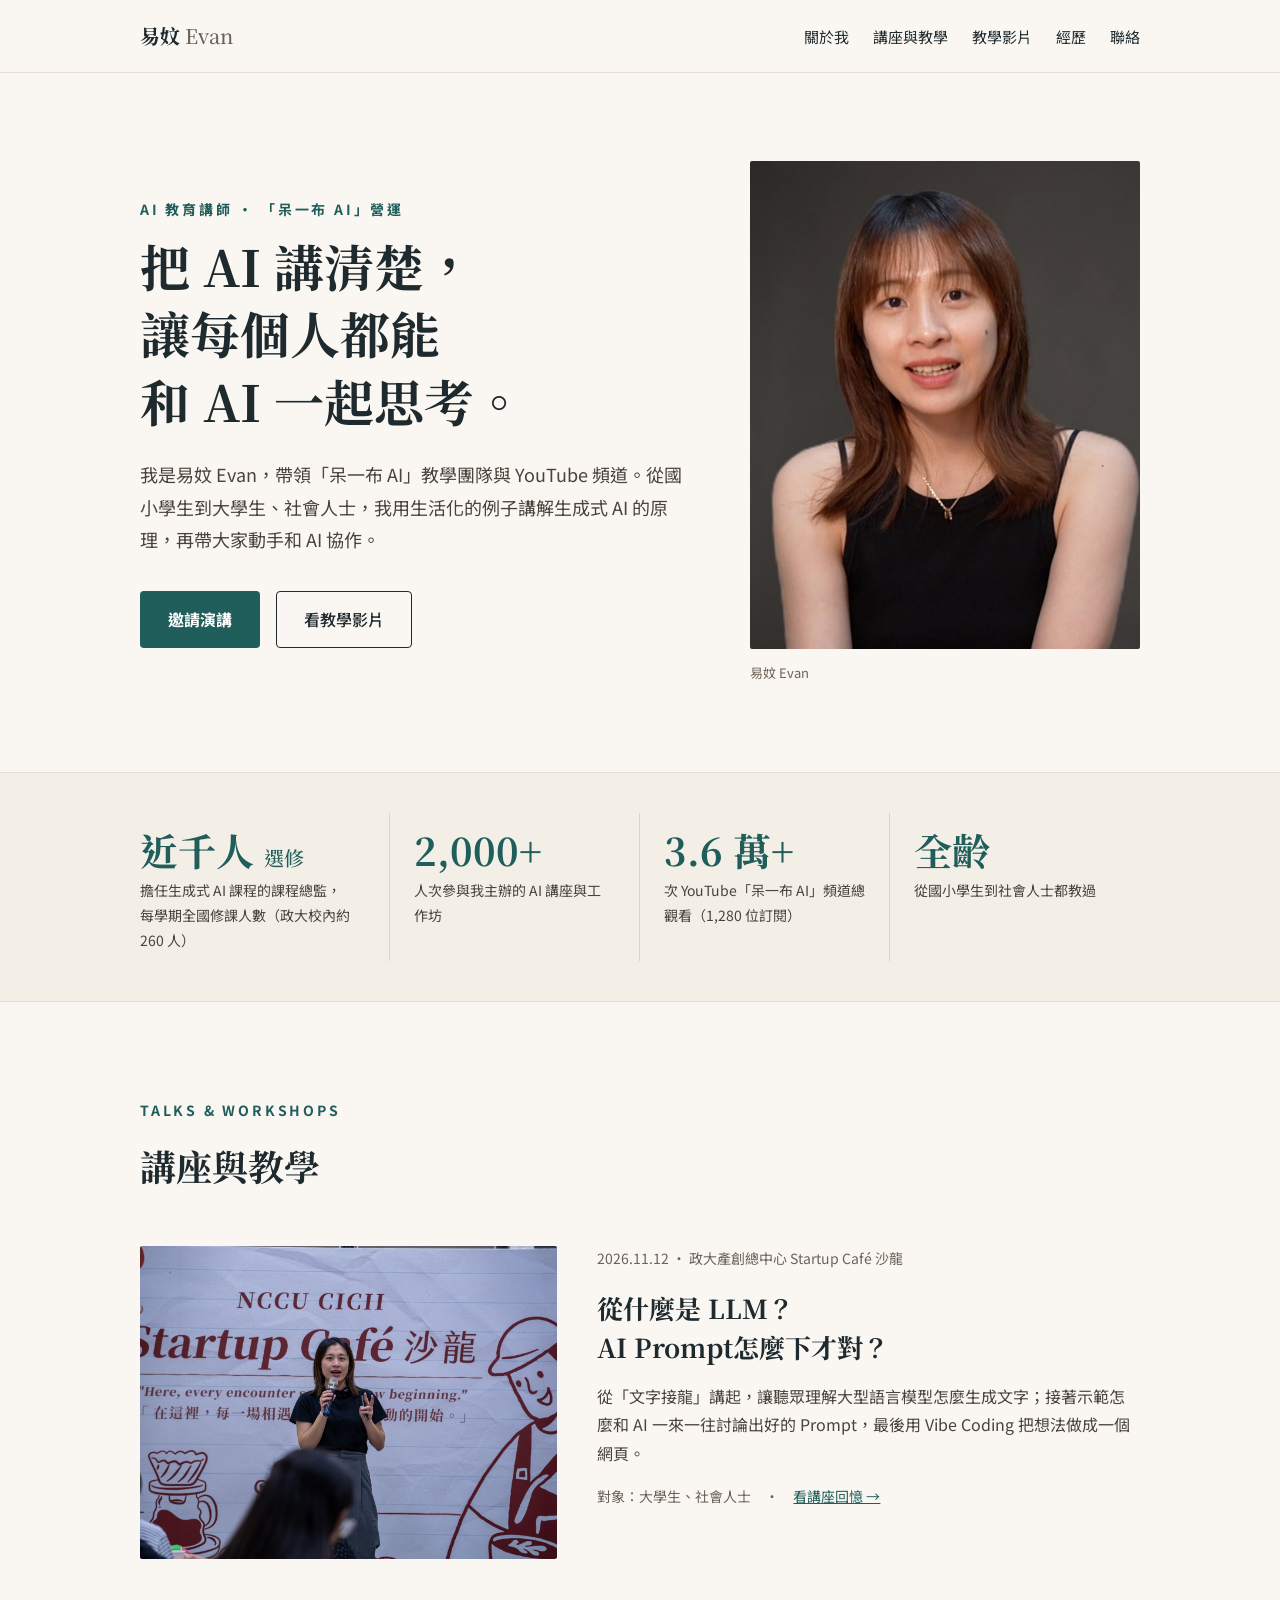
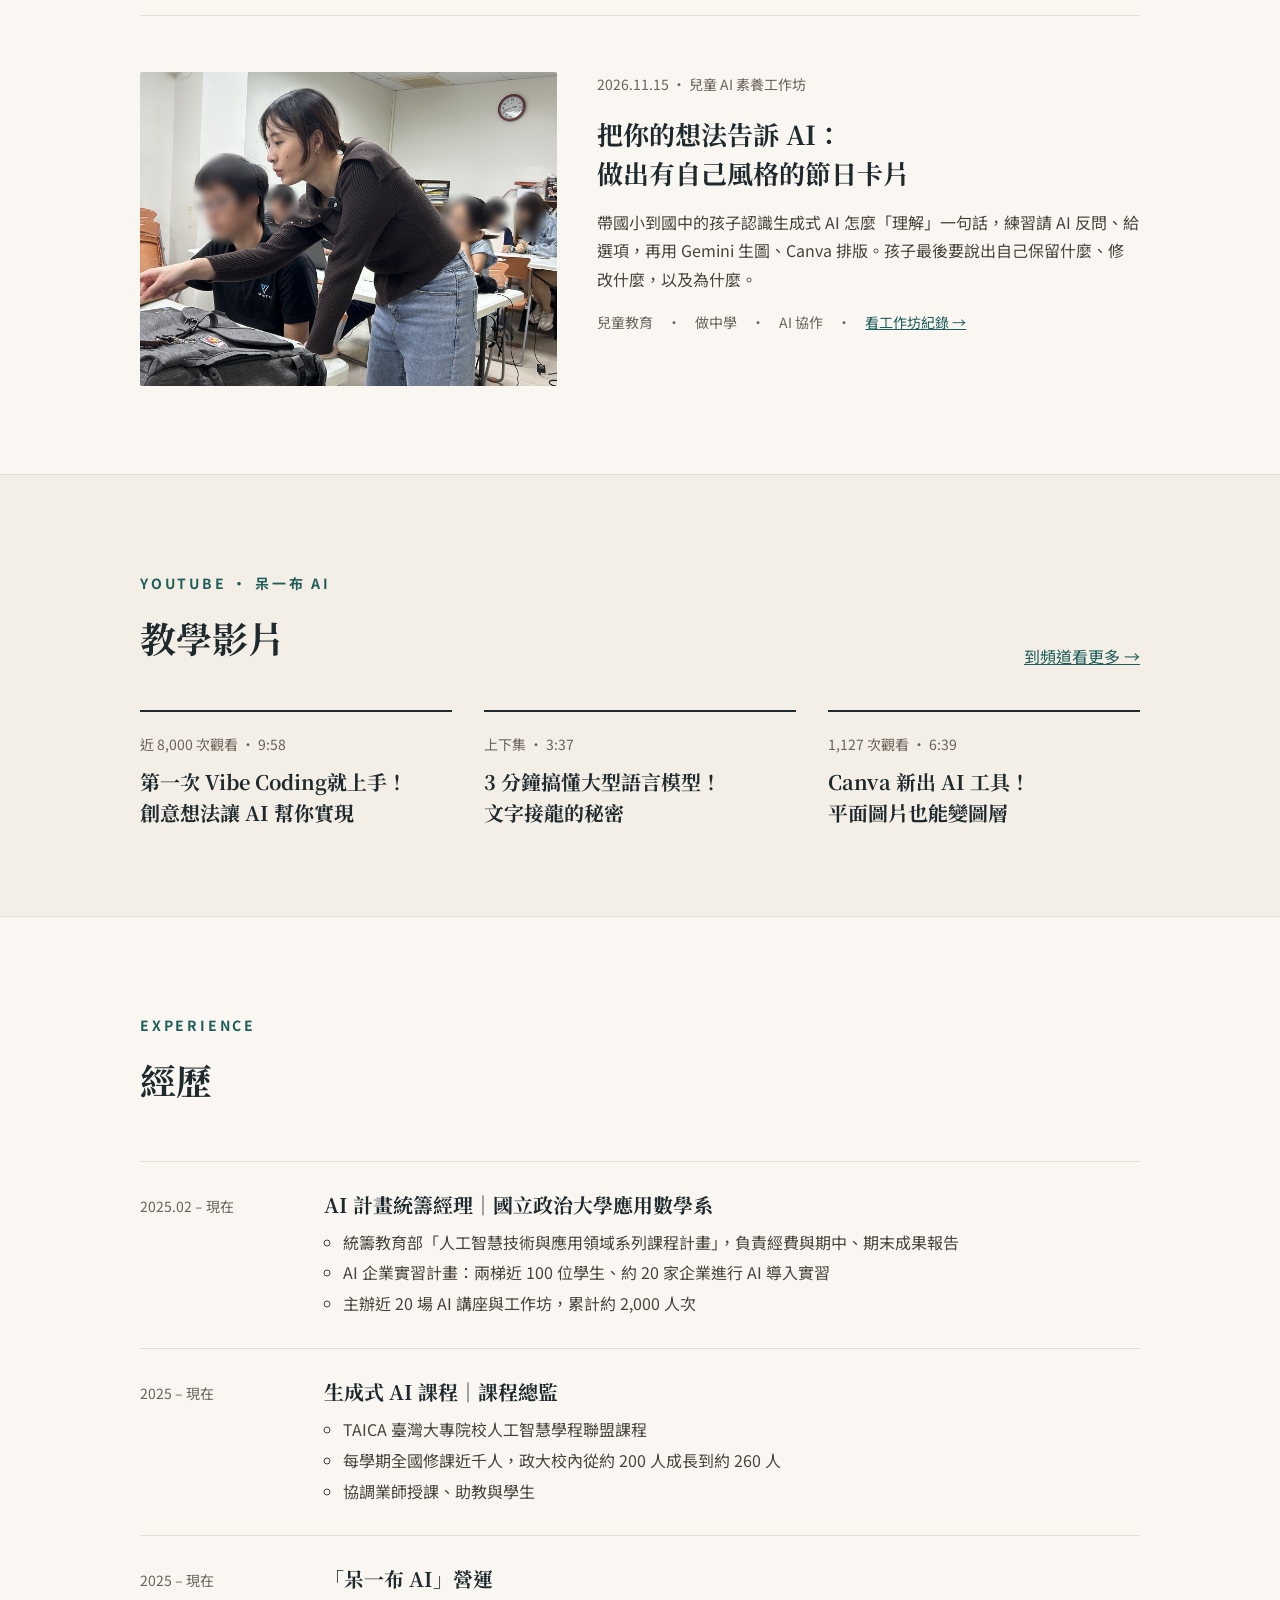
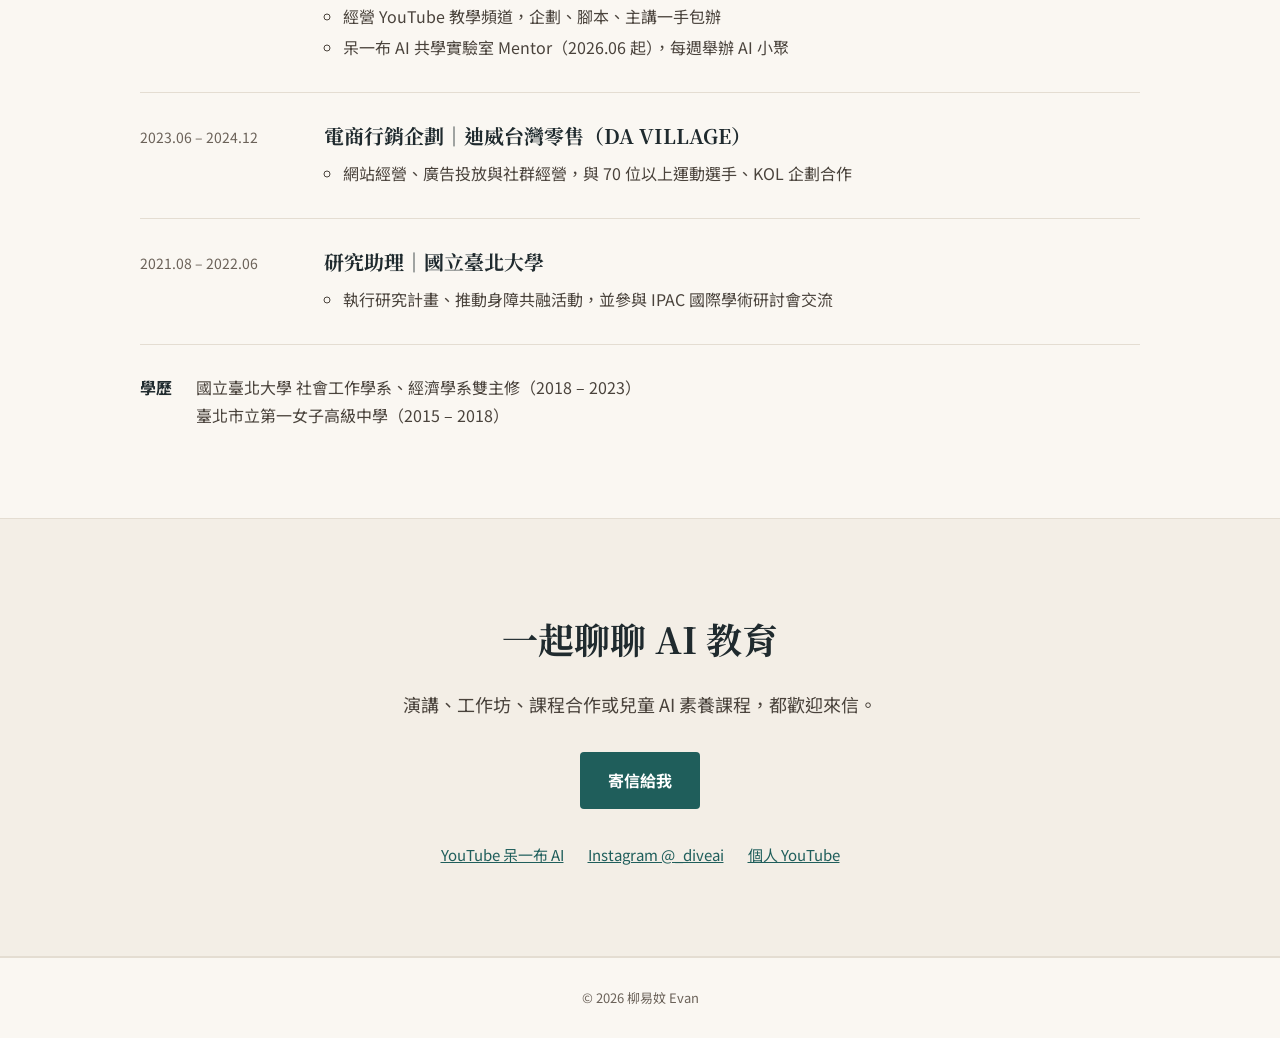
==== commit c4a2ebd4: "標題依語意分段換行，避免斷在詞中間 Co-Authored-By: Claude Opus 5.5 <noreply@anthropic.com> Claude-Session: https://cl" ====
--- a/index.html
+++ b/index.html
@@ -8,7 +8,7 @@
 <link rel="preconnect" href="https://fonts.googleapis.com">
 <link rel="preconnect" href="https://fonts.gstatic.com" crossorigin>
 <link href="https://fonts.googleapis.com/css2?family=Noto+Serif+TC:wght@500;700&family=Noto+Sans+TC:wght@400;500;700&display=swap" rel="stylesheet">
-<link rel="stylesheet" href="style.css?v=3">
+<link rel="stylesheet" href="style.css?v=4">
 </head>
 <body>
 
@@ -29,7 +29,7 @@
   <section class="wrap hero">
     <div>
       <p class="eyebrow">AI 教育講師 · 「呆一布 AI」營運</p>
-      <h1>把 AI 講清楚，<br>讓每個人都能和 AI 一起思考。</h1>
+      <h1><span class="nw">把 AI 講清楚，</span><br><span class="nw">讓每個人都能</span><span class="nw">和 AI 一起思考。</span></h1>
       <p class="lead">我是易妏 Evan，帶領「呆一布 AI」教學團隊與 YouTube 頻道。從國小學生到大學生、社會人士，我用生活化的例子講解生成式 AI 的原理，再帶大家動手和 AI 協作。</p>
       <div class="btns">
         <a class="btn" href="#contact">邀請演講</a>
@@ -59,7 +59,7 @@
       <a href="talk.html"><img src="images/nccu-1112/1.jpg" alt="易妏在政大 Startup Café 沙龍台上演講" width="1600" height="1066"></a>
       <div>
         <p class="meta">2026.11.12 · 政大產創總中心 <span class="nowrap">Startup Café</span> 沙龍</p>
-        <h3>從什麼是 LLM？<br>AI Prompt 怎麼下才對？</h3>
+        <h3><span class="nw">從什麼是 LLM？</span><br><span class="nw">AI Prompt </span><span class="nw">怎麼下才對？</span></h3>
         <p>從「文字接龍」講起，讓聽眾理解大型語言模型怎麼生成文字；接著示範怎麼和 AI 一來一往討論出好的 Prompt，最後用 Vibe Coding 把想法做成一個網頁。</p>
         <p class="meta">對象：大學生、社會人士　·　<a href="talk.html">看講座回憶 →</a></p>
       </div>
@@ -69,7 +69,7 @@
       <a href="workshop.html"><img src="images/kids-1115/1.jpg" alt="易妏彎腰指著螢幕，陪學生一起操作" width="1600" height="1280" loading="lazy"></a>
       <div>
         <p class="meta">2026.11.15 · 兒童 AI 素養工作坊</p>
-        <h3>把你的想法告訴 AI：<br>做出有自己風格的節日卡片</h3>
+        <h3><span class="nw">把你的想法</span><span class="nw">告訴 AI：</span><br><span class="nw">做出有自己風格的</span><span class="nw">節日卡片</span></h3>
         <p>帶國小到國中的孩子認識生成式 AI 怎麼「理解」一句話，練習請 AI 反問、給選項，再用 Gemini 生圖、Canva 排版。孩子最後要說出自己保留什麼、修改什麼，以及為什麼。</p>
         <p class="meta">兒童教育　·　做中學　·　AI 協作　·　<a href="workshop.html">看工作坊紀錄 →</a></p>
       </div>
@@ -88,15 +88,15 @@
       <div class="vids">
         <a class="vid" href="https://youtu.be/d_7Q05A5bP8" target="_blank" rel="noopener">
           <p class="meta">近 8,000 次觀看 · 9:58</p>
-          <h3>第一次 Vibe Coding 就上手！創意想法讓 AI 幫你實現</h3>
+          <h3><span class="nw">第一次 Vibe Coding </span><span class="nw">就上手！</span><span class="nw">創意想法</span><span class="nw">讓 AI 幫你實現</span></h3>
         </a>
         <a class="vid" href="https://youtu.be/h0b71aE-JXE" target="_blank" rel="noopener">
           <p class="meta">上下集 · 3:37</p>
-          <h3>3 分鐘搞懂大型語言模型！文字接龍的秘密</h3>
+          <h3><span class="nw">3 分鐘搞懂</span><span class="nw">大型語言模型！</span><span class="nw">文字接龍的秘密</span></h3>
         </a>
         <a class="vid" href="https://youtu.be/B7k5563hzVI" target="_blank" rel="noopener">
           <p class="meta">1,127 次觀看 · 6:39</p>
-          <h3>Canva 新出 AI 工具！平面圖片也能變圖層</h3>
+          <h3><span class="nw">Canva 新出 AI 工具！</span><span class="nw">平面圖片</span><span class="nw">也能變圖層</span></h3>
         </a>
       </div>
     </div>
@@ -109,7 +109,7 @@
       <li>
         <p class="meta">2025.02 – 現在</p>
         <div>
-          <h3>AI 計畫統籌經理｜國立政治大學應用數學系</h3>
+          <h3><span class="nw">AI 計畫統籌經理｜</span><span class="nw">國立政治大學</span><span class="nw">應用數學系</span></h3>
           <ul>
             <li>統籌教育部「人工智慧技術與應用領域系列課程計畫」，負責經費與期中、期末成果報告</li>
             <li>AI 企業實習計畫：兩梯近 100 位學生、約 20 家企業進行 AI 導入實習</li>
@@ -141,7 +141,7 @@
       <li>
         <p class="meta">2023.06 – 2024.12</p>
         <div>
-          <h3>電商行銷企劃｜迪威台灣零售（DA VILLAGE）</h3>
+          <h3><span class="nw">電商行銷企劃｜</span><span class="nw">迪威台灣零售</span><span class="nw">（DA VILLAGE）</span></h3>
           <ul>
             <li>網站經營、廣告投放與社群經營，與 70 位以上運動選手、KOL 企劃合作</li>
           </ul>
--- a/style.css
+++ b/style.css
@@ -16,6 +16,7 @@
 p,li,figcaption{text-wrap:pretty}
 h1,h2,h3{text-wrap:balance}
 .nowrap{white-space:nowrap}
+h1 .nw,h2 .nw,h3 .nw{display:inline-block}
 img{max-width:100%;height:auto}
 a{color:var(--accent)}a:hover{color:var(--accent-dark)}
 h1,h2,h3{font-family:var(--serif);font-weight:700;margin:0}
@@ -148,6 +149,7 @@
   .nav{gap:16px;font-size:14px}
   .page-head h1{font-size:32px}
   .lead br,.talk h3 br{display:none}
+  .facts{gap:8px 24px}
   .trio{grid-template-columns:1fr}
   .gallery{grid-template-columns:repeat(2,minmax(0,1fr))}
 }
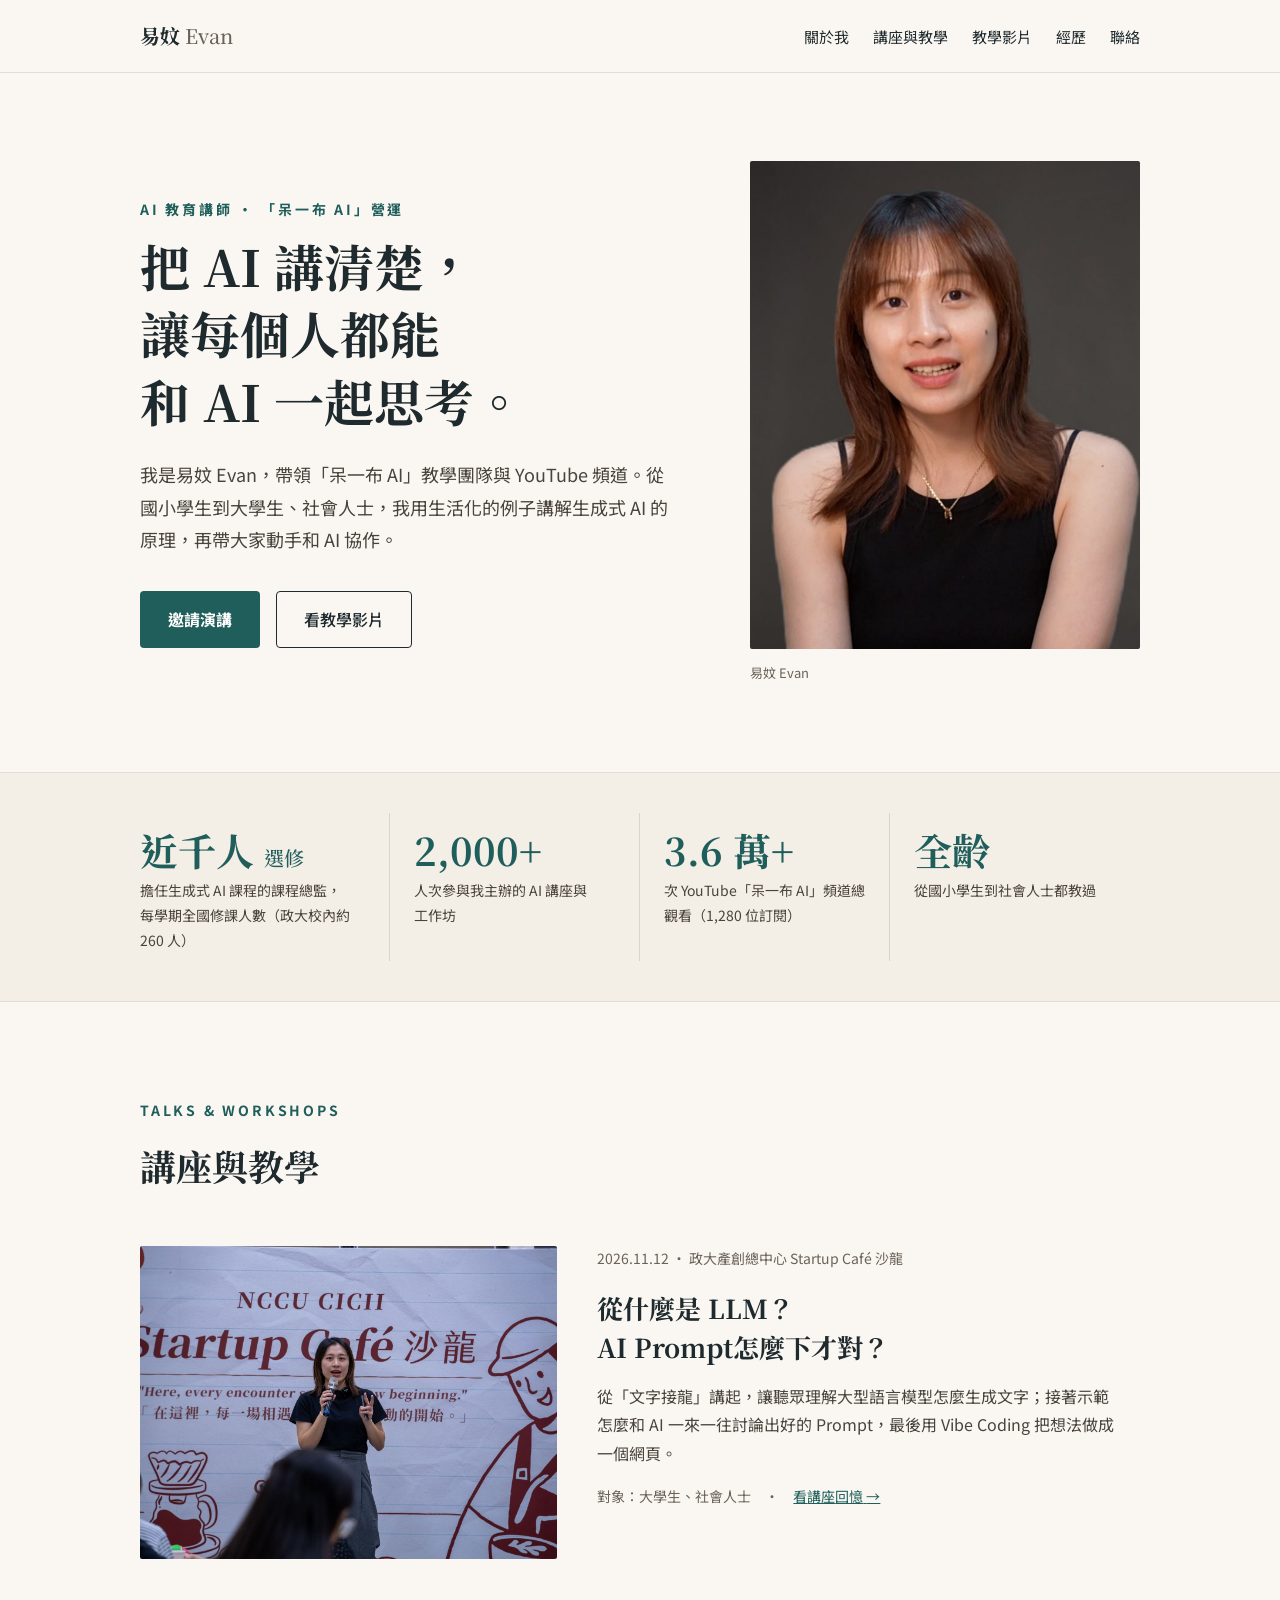
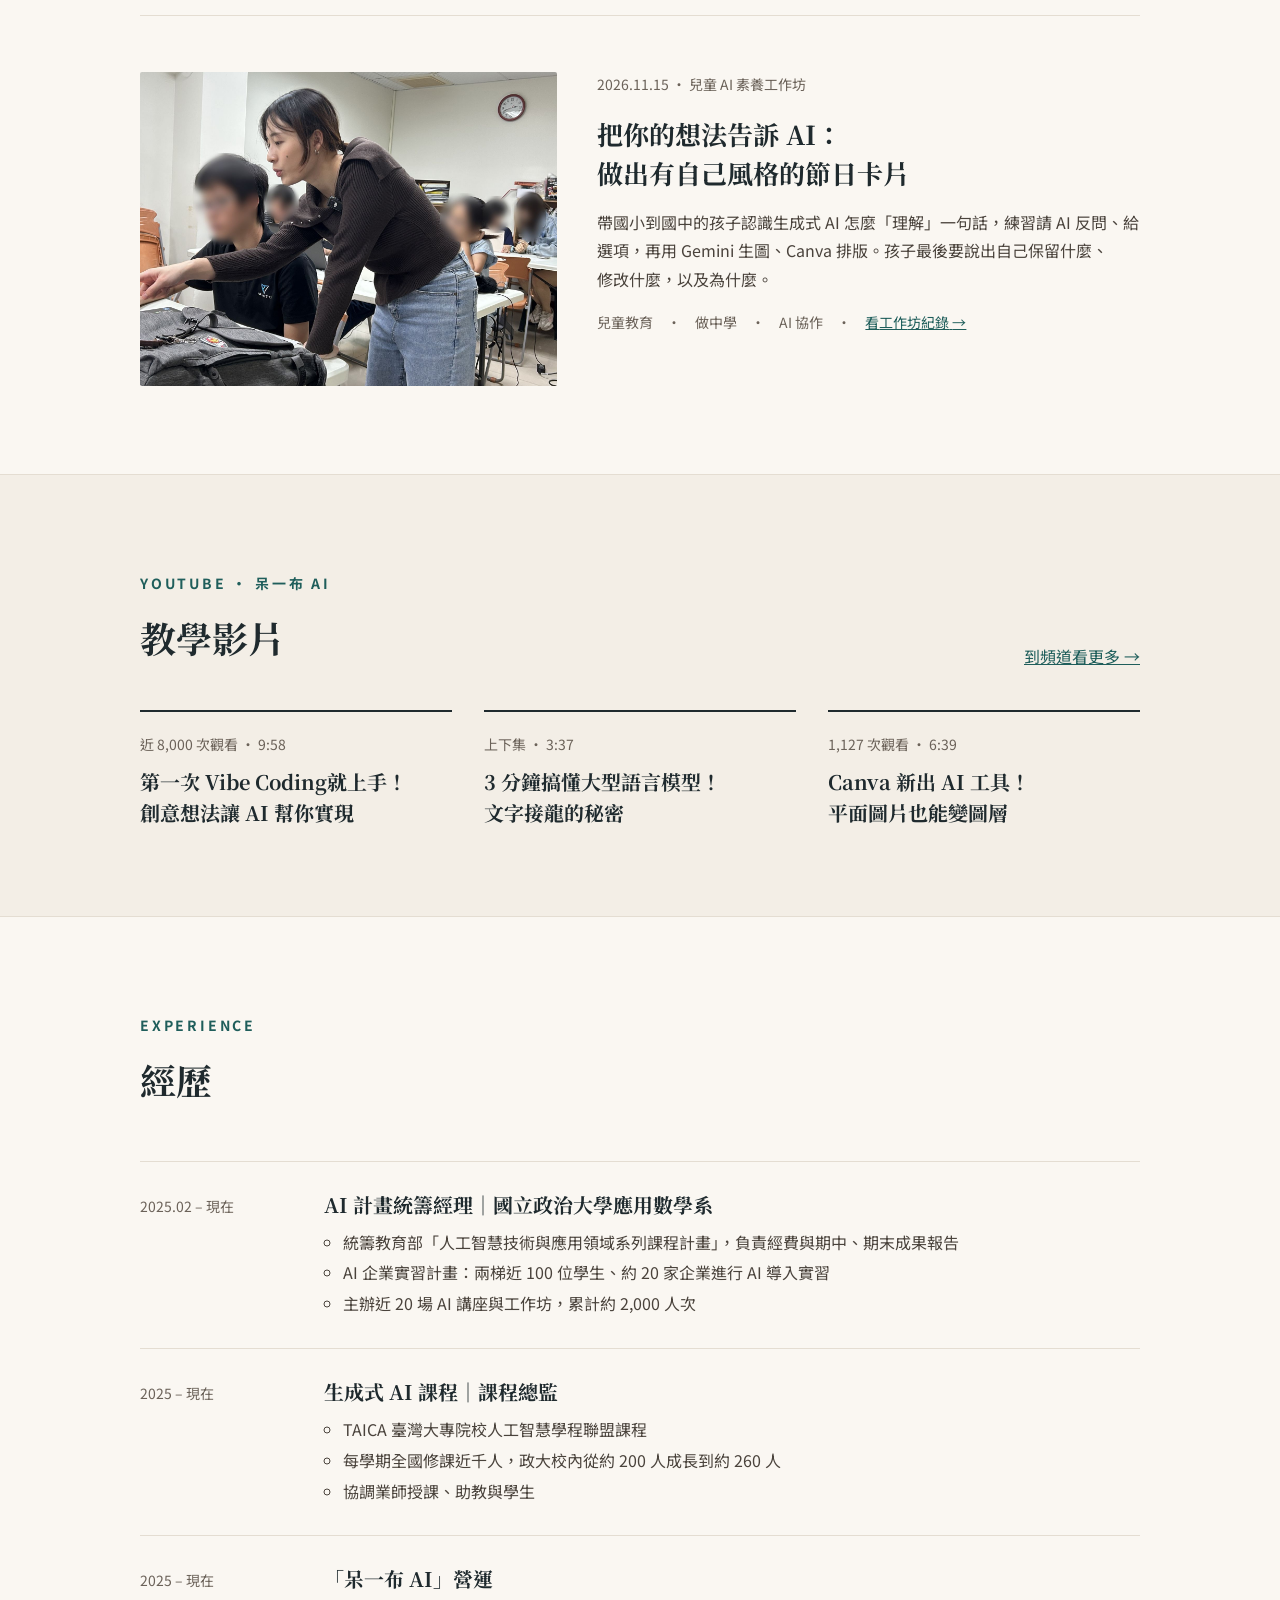
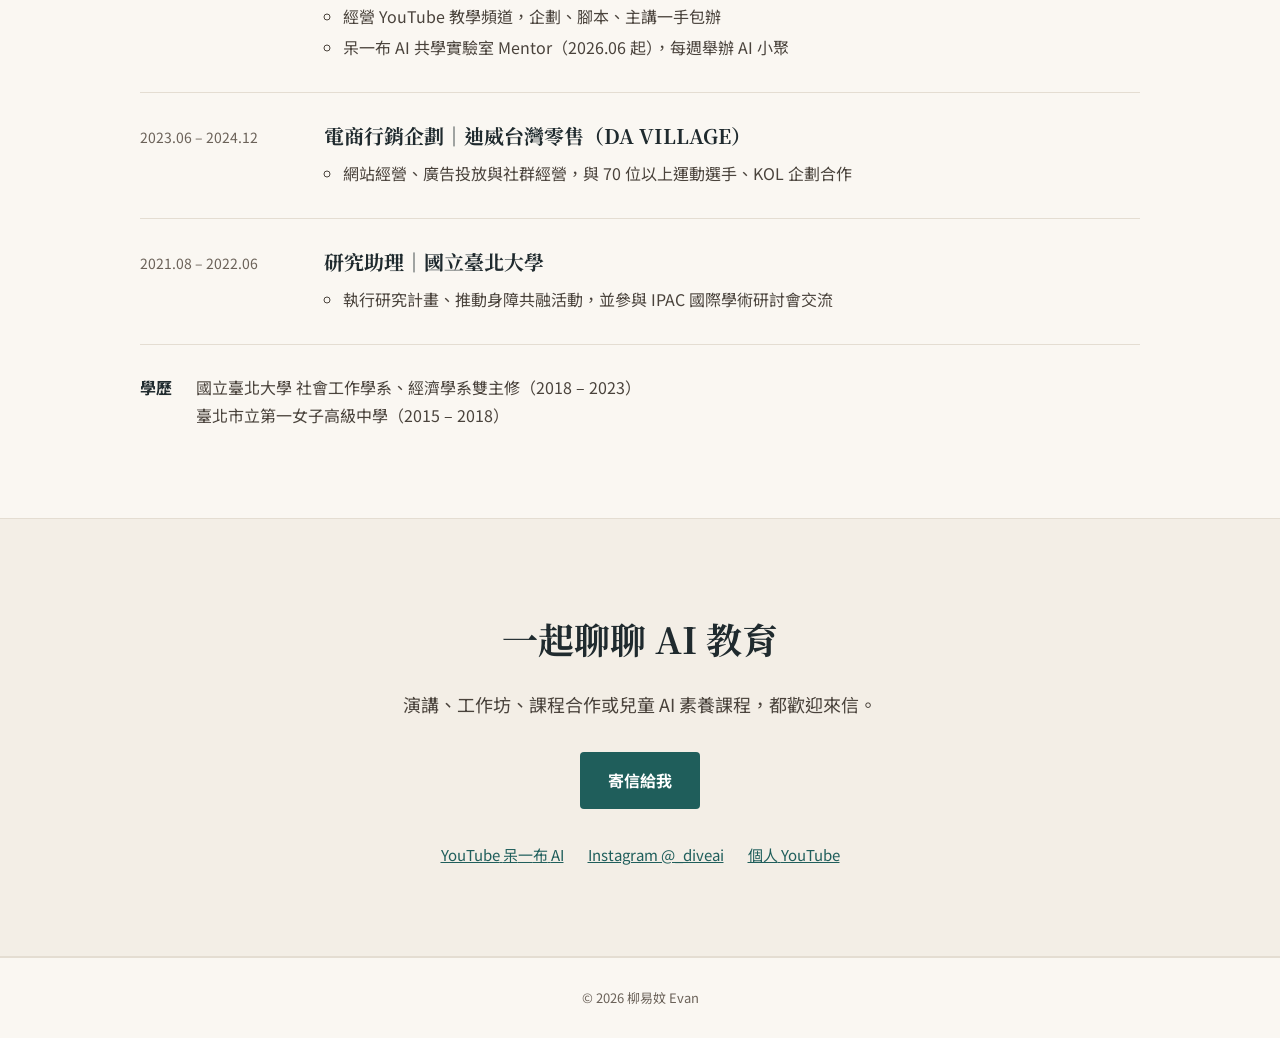
==== commit e13bb3a7: "內文依詞斷行，避免把詞拆到兩行 Co-Authored-By: Claude Opus 5.5 <noreply@anthropic.com> Claude-Session: https://clau" ====
--- a/index.html
+++ b/index.html
@@ -8,7 +8,7 @@
 <link rel="preconnect" href="https://fonts.googleapis.com">
 <link rel="preconnect" href="https://fonts.gstatic.com" crossorigin>
 <link href="https://fonts.googleapis.com/css2?family=Noto+Serif+TC:wght@500;700&family=Noto+Sans+TC:wght@400;500;700&display=swap" rel="stylesheet">
-<link rel="stylesheet" href="style.css?v=4">
+<link rel="stylesheet" href="style.css?v=5">
 </head>
 <body>
 
@@ -175,5 +175,6 @@
 </main>
 
 <footer class="site-foot">© 2026 柳易妏 Evan</footer>
+<script src="wrap.js?v=1" defer></script>
 </body>
 </html>
--- a/style.css
+++ b/style.css
@@ -17,6 +17,7 @@
 h1,h2,h3{text-wrap:balance}
 .nowrap{white-space:nowrap}
 h1 .nw,h2 .nw,h3 .nw{display:inline-block}
+.w{white-space:nowrap}
 img{max-width:100%;height:auto}
 a{color:var(--accent)}a:hover{color:var(--accent-dark)}
 h1,h2,h3{font-family:var(--serif);font-weight:700;margin:0}
